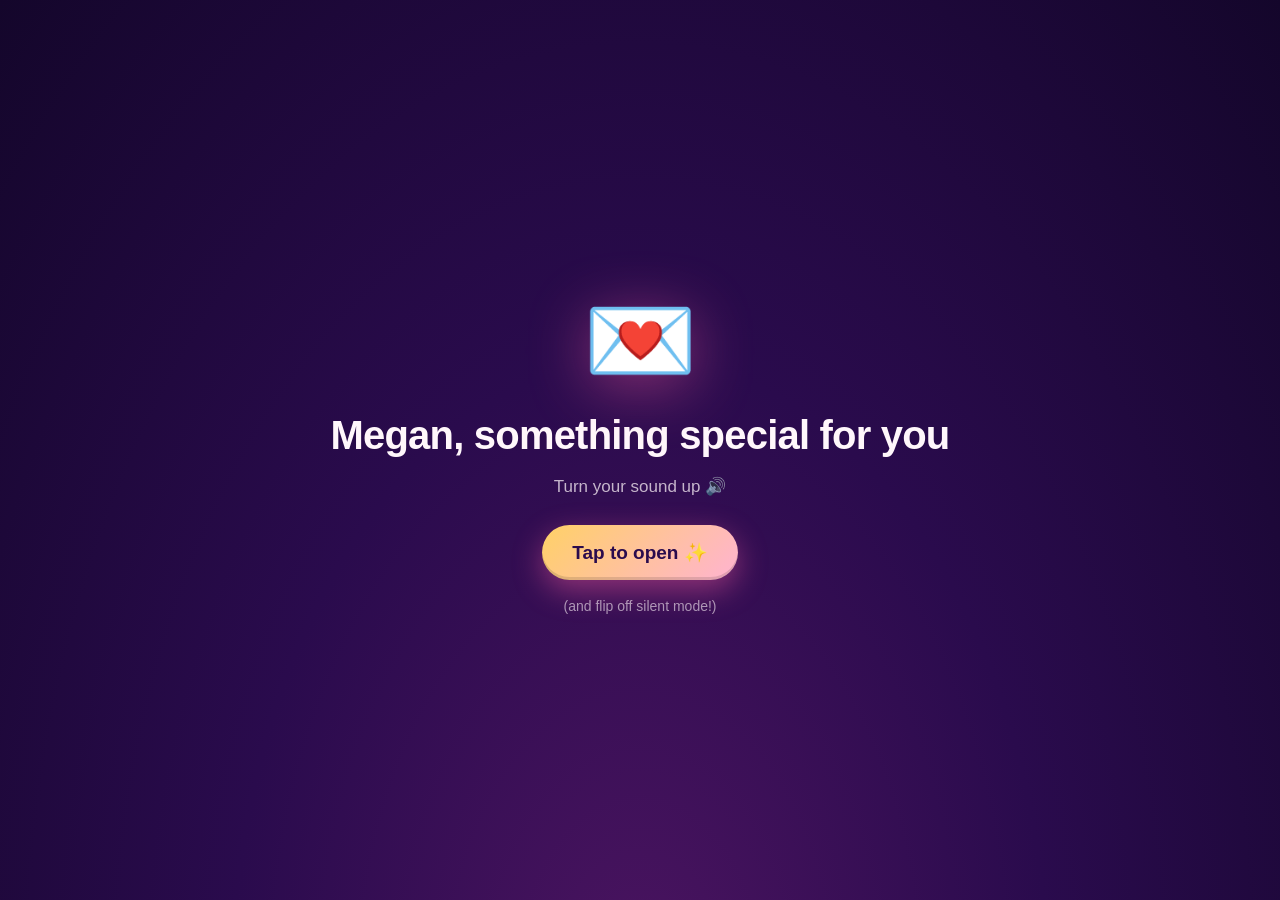
==== index.html @ 40d45a04 "Add birthday Cameo reveal page Tap-to-open intro, fireworks/emoji/confetti celebration with synthesi" ====
<!doctype html>
<html lang="en">
<head>
<meta charset="utf-8">
<meta name="viewport" content="width=device-width, initial-scale=1, viewport-fit=cover">
<meta name="theme-color" content="#14062b">
<meta name="robots" content="noindex">
<title>A Surprise For You 🎁</title>
<link rel="icon" href="data:image/svg+xml,<svg xmlns='http://www.w3.org/2000/svg' viewBox='0 0 100 100'><text y='.9em' font-size='90'>🎁</text></svg>">
<link rel="apple-touch-icon" href="data:image/svg+xml,<svg xmlns='http://www.w3.org/2000/svg' viewBox='0 0 100 100'><text y='.9em' font-size='90'>🎁</text></svg>">
<style>
  :root {
    --bg-1: #14062b;
    --bg-2: #2a0b4d;
    --bg-3: #4a1460;
    --gold: #ffd166;
    --pink: #ff5fa2;
    --text: #fff7fb;
    --muted: rgba(255, 247, 251, 0.72);
  }
  * { box-sizing: border-box; -webkit-tap-highlight-color: transparent; }
  html, body {
    margin: 0; height: 100%; overflow: hidden;
    background: radial-gradient(ellipse at 50% 110%, var(--bg-3) 0%, var(--bg-2) 45%, var(--bg-1) 100%);
    background-color: var(--bg-1);
    color: var(--text);
    font-family: -apple-system, BlinkMacSystemFont, "SF Pro Rounded", "Segoe UI", Roboto, "Helvetica Neue", Arial, sans-serif;
    -webkit-user-select: none; user-select: none;
    overscroll-behavior: none;
  }
  canvas { position: fixed; inset: 0; width: 100%; height: 100%; pointer-events: none; }
  #fx { z-index: 1; }
  #emoji { z-index: 3; }

  .screen {
    position: fixed; inset: 0; z-index: 2;
    display: flex; flex-direction: column; align-items: center; justify-content: center;
    padding: max(24px, env(safe-area-inset-top)) 20px max(24px, env(safe-area-inset-bottom));
    text-align: center;
    transition: opacity .8s ease, transform .8s ease;
  }
  .hidden { opacity: 0; pointer-events: none; }
  [hidden] { display: none !important; }

  /* ---------- Intro ---------- */
  #intro { z-index: 5; gap: 18px; }
  #intro .envelope { font-size: 92px; animation: wiggle 2.4s ease-in-out infinite; filter: drop-shadow(0 10px 30px rgba(255, 95, 162, .45)); }
  #intro h1 { margin: 0; font-size: clamp(26px, 7vw, 40px); font-weight: 800; letter-spacing: -0.02em; }
  #intro p { margin: 0; color: var(--muted); font-size: 17px; }
  .btn {
    appearance: none; border: 0; cursor: pointer;
    font: inherit; font-weight: 800; font-size: 19px; color: #2a0b4d;
    padding: 16px 30px; border-radius: 999px;
    background: linear-gradient(135deg, var(--gold), #ffb3d1);
    box-shadow: 0 10px 30px rgba(255, 95, 162, .45), inset 0 -3px 0 rgba(0,0,0,.12);
    transition: transform .15s ease;
  }
  .btn:active { transform: scale(.96); }
  #openBtn { margin-top: 10px; animation: pulse 1.6s ease-in-out infinite; }
  .sound-hint { font-size: 14px !important; opacity: .8; }

  /* ---------- Celebration title ---------- */
  #title {
    z-index: 2; pointer-events: none;
    justify-content: center;
    transition: transform 1.2s cubic-bezier(.2,.8,.2,1), opacity .8s ease;
  }
  #title.settled { transform: translateY(-31vh) scale(.62); }
  #title h2 {
    margin: 0; line-height: 1.02;
    font-size: clamp(48px, 15vw, 120px); font-weight: 900; letter-spacing: -0.03em;
  }
  #title h2 .line { display: block; white-space: nowrap; }
  #title h2 .ch {
    display: inline-block;
    background: linear-gradient(180deg, #fff 0%, var(--gold) 55%, #ff8fbf 100%);
    -webkit-background-clip: text; background-clip: text; color: transparent;
    filter: drop-shadow(0 4px 0 rgba(120, 20, 90, .55)) drop-shadow(0 0 22px rgba(255, 209, 102, .35));
    opacity: 0; transform: translateY(60px) scale(.3) rotate(-12deg);
  }
  #title.show h2 .ch { animation: popIn .7s cubic-bezier(.2, 1.6, .4, 1) forwards, bob 2.2s ease-in-out infinite; }
  #title .sub {
    margin-top: 14px; font-size: clamp(18px, 5vw, 26px); font-weight: 700; color: var(--muted);
    opacity: 0; transition: opacity 1s ease 1.6s;
  }
  #title.show .sub { opacity: 1; }

  /* ---------- Gift ---------- */
  #giftStage { z-index: 4; gap: 26px; padding-top: 22vh; }
  #giftStage .prompt { font-size: 20px; font-weight: 700; color: var(--text); margin: 0; animation: pulseText 1.8s ease-in-out infinite; }
  .gift {
    position: relative; width: 190px; height: 190px; cursor: pointer;
    animation: giftIn .9s cubic-bezier(.2, 1.5, .4, 1) both, giftBounce 1.4s ease-in-out .9s infinite;
    filter: drop-shadow(0 22px 30px rgba(0,0,0,.45));
  }
  .gift .box {
    position: absolute; left: 12px; right: 12px; bottom: 0; height: 120px; border-radius: 10px;
    background: linear-gradient(90deg, transparent 42%, var(--gold) 42%, var(--gold) 58%, transparent 58%),
                linear-gradient(160deg, #ff7eb6, #e2337f);
  }
  .gift .lid {
    position: absolute; left: 0; right: 0; top: 42px; height: 40px; border-radius: 10px;
    background: linear-gradient(90deg, transparent 42%, #ffe08f 42%, #ffe08f 58%, transparent 58%),
                linear-gradient(160deg, #ff9ac7, #ef4b92);
    box-shadow: 0 6px 0 rgba(120, 10, 60, .25);
    transform-origin: 50% 100%;
  }
  .gift .bow { position: absolute; left: 50%; top: -30px; width: 0; height: 0; }
  .gift .bow::before, .gift .bow::after {
    content: ""; position: absolute; top: 0; width: 46px; height: 34px;
    border: 9px solid var(--gold); border-radius: 50% 50% 50% 50% / 60% 60% 40% 40%;
  }
  .gift .bow::before { right: 2px; transform: rotate(-24deg); }
  .gift .bow::after  { left: 2px;  transform: rotate(24deg); }
  .gift .knot { position: absolute; left: 50%; top: 20px; width: 20px; height: 20px; margin-left: -10px; border-radius: 6px; background: #ffc53d; }
  .gift.opening { animation: shake .5s ease-in-out both; }
  .gift.open .lid { animation: lidOff .9s cubic-bezier(.3, .1, .3, 1) forwards; }
  .gift.open .box { animation: boxAway .9s ease .25s forwards; }

  /* ---------- Video ---------- */
  #videoStage { z-index: 4; gap: 18px; padding-top: max(18vh, 120px); }
  .video-card {
    position: relative; width: min(92vw, 420px);
    border-radius: 22px; overflow: hidden; background: #000;
    box-shadow: 0 0 0 3px rgba(255, 209, 102, .7), 0 25px 60px rgba(0,0,0,.55), 0 0 60px rgba(255, 95, 162, .35);
    transform: scale(.85); transition: transform .8s cubic-bezier(.2, 1.4, .4, 1);
  }
  #videoStage:not(.hidden) .video-card { transform: scale(1); }
  video { display: block; width: 100%; max-height: 64vh; background: #000; }
  .play-overlay {
    position: absolute; inset: 0; display: flex; flex-direction: column; align-items: center; justify-content: center; gap: 14px;
    border: 0; cursor: pointer; color: var(--text); font: inherit; font-weight: 800; font-size: 18px;
    background: radial-gradient(circle at 50% 45%, rgba(74, 20, 96, .55), rgba(20, 6, 43, .88));
  }
  .play-overlay .circle {
    width: 92px; height: 92px; border-radius: 50%;
    display: flex; align-items: center; justify-content: center;
    background: linear-gradient(135deg, var(--gold), var(--pink));
    box-shadow: 0 10px 30px rgba(255, 95, 162, .6);
    animation: pulse 1.6s ease-in-out infinite;
  }
  .play-overlay .circle::after {
    content: ""; margin-left: 8px;
    border-style: solid; border-width: 20px 0 20px 32px; border-color: transparent transparent transparent #fff;
  }
  #saveBtn { opacity: 0; transform: translateY(10px); transition: opacity .6s ease, transform .6s ease; }
  #saveBtn.show { opacity: 1; transform: none; }
  #saveBtn.nudge { animation: pulse 1.6s ease-in-out infinite; }
  .save-help { margin: 0; max-width: 340px; font-size: 14px; color: var(--muted); line-height: 1.4; }
  .error { color: #ffd1e3; font-size: 15px; max-width: 320px; padding: 24px; }

  /* ---------- Keyframes ---------- */
  @keyframes popIn { to { opacity: 1; transform: none; } }
  @keyframes bob { 0%, 100% { translate: 0 0; } 50% { translate: 0 -6px; } }
  @keyframes wiggle { 0%, 100% { transform: rotate(0); } 20% { transform: rotate(-10deg); } 40% { transform: rotate(8deg); } 60% { transform: rotate(-4deg); } 80% { transform: rotate(2deg); } }
  @keyframes pulse { 0%, 100% { transform: scale(1); } 50% { transform: scale(1.07); } }
  @keyframes pulseText { 0%, 100% { opacity: .75; } 50% { opacity: 1; } }
  @keyframes giftIn { from { opacity: 0; transform: scale(.2) rotate(-20deg); } to { opacity: 1; transform: none; } }
  @keyframes giftBounce { 0%, 100% { translate: 0 0; } 50% { translate: 0 -14px; } }
  @keyframes shake { 0%, 100% { rotate: 0deg; } 20% { rotate: -9deg; } 40% { rotate: 8deg; } 60% { rotate: -6deg; } 80% { rotate: 4deg; } }
  @keyframes lidOff { to { transform: translate(60px, -260px) rotate(50deg); opacity: 0; } }
  @keyframes boxAway { to { transform: scale(.4) translateY(40px); opacity: 0; } }

  @media (prefers-reduced-motion: reduce) {
    #title h2 .ch { animation-duration: .01s !important; }
  }
</style>
</head>
<body>

<canvas id="fx"></canvas>
<canvas id="emoji"></canvas>

<!-- 1. Tap to open (needed so the browser lets us play sound) -->
<section id="intro" class="screen">
  <div class="envelope">💌</div>
  <h1 id="introTitle">Something special for you</h1>
  <p>Turn your sound up 🔊</p>
  <button id="openBtn" class="btn" type="button">Tap to open ✨</button>
  <p class="sound-hint">(and flip off silent mode!)</p>
</section>

<!-- 2. The big reveal -->
<section id="title" class="screen hidden" aria-live="polite">
  <h2 id="titleText"></h2>
  <div class="sub" id="subText"></div>
</section>

<!-- 3. The present -->
<section id="giftStage" class="screen hidden">
  <button class="gift" id="gift" type="button" aria-label="Open your present" style="background:none;border:0;padding:0">
    <span class="box"></span>
    <span class="lid"><span class="bow"></span><span class="knot"></span></span>
  </button>
  <p class="prompt">Tap your present 🎁</p>
</section>

<!-- 4. The video -->
<section id="videoStage" class="screen hidden">
  <div class="video-card">
    <video id="video" playsinline webkit-playsinline preload="metadata"></video>
    <button class="play-overlay" id="playBtn" type="button" aria-label="Play your video">
      <span class="circle"></span>
      <span>Press play 💖</span>
    </button>
  </div>
  <button id="saveBtn" class="btn" type="button" hidden>Save video to my phone 📲</button>
  <p class="save-help" id="saveHelp" hidden></p>
</section>

<script>
/* ============================================================
   Edit these to personalize the page
   ============================================================ */
const CONFIG = {
  name: "Megan",
  subtitle: "October 27 🎂 Your day!",
  videoSrc: "video/cameo.mp4",          // put the Cameo file here
  downloadName: "Megan-Birthday-Cameo.mp4",
  celebrationSeconds: 8,                 // how long the big party lasts before the present shows up
};

/* ============================================================
   Setup
   ============================================================ */
const $ = (id) => document.getElementById(id);
const reduceMotion = matchMedia("(prefers-reduced-motion: reduce)").matches;

$("introTitle").textContent = `${CONFIG.name}, something special for you`;
$("subText").textContent = CONFIG.subtitle;
document.title = `Happy Birthday ${CONFIG.name}! 🎉`;

// Build the title one letter at a time so each letter can pop in
(function buildTitle() {
  const lines = ["Happy", "Birthday,", `${CONFIG.name}!`];
  const h2 = $("titleText");
  let i = 0;
  for (const text of lines) {
    const line = document.createElement("span");
    line.className = "line";
    for (const c of text) {
      const s = document.createElement("span");
      s.className = "ch";
      s.textContent = c;
      s.style.animationDelay = `${0.35 + i * 0.07}s, ${1.4 + i * 0.09}s`;
      line.appendChild(s);
      i++;
    }
    h2.appendChild(line);
  }
})();

/* ============================================================
   Canvas: fireworks (with trails) + emojis/confetti (no trails)
   ============================================================ */
const fx = $("fx"), fxCtx = fx.getContext("2d");
const em = $("emoji"), emCtx = em.getContext("2d");
let W = 0, H = 0, DPR = 1;
function resize() {
  DPR = Math.min(window.devicePixelRatio || 1, 2);
  W = innerWidth; H = innerHeight;
  for (const c of [fx, em]) { c.width = W * DPR; c.height = H * DPR; }
  fxCtx.setTransform(DPR, 0, 0, DPR, 0, 0);
  emCtx.setTransform(DPR, 0, 0, DPR, 0, 0);
}
addEventListener("resize", resize);
resize();

const rand = (a, b) => a + Math.random() * (b - a);
const pick = (arr) => arr[(Math.random() * arr.length) | 0];
const EMOJIS = ["🎉", "🎂", "🥳", "🎈", "🎁", "💖", "✨", "🍾", "🥂", "🌟", "💐", "🎊", "😘", "👑", "🦄", "🍰", "💃", "🪅"];
const CONFETTI = ["#ffd166", "#ff5fa2", "#7bdff2", "#b2f7ef", "#c77dff", "#ff9f1c", "#ffffff", "#80ffdb"];

const rockets = [], sparks = [], floaters = [];

function launchRocket(x) {
  rockets.push({
    x: x ?? rand(W * 0.12, W * 0.88), y: H + 10,
    vx: rand(-0.6, 0.6), vy: -rand(H * 0.0135, H * 0.0175) - 6,
    hue: rand(0, 360), targetY: rand(H * 0.12, H * 0.45),
  });
}
function explode(x, y, hue, big = false) {
  const n = big ? 140 : rand(70, 110);
  const kind = Math.random();
  for (let i = 0; i < n; i++) {
    const a = (i / n) * Math.PI * 2 + rand(-0.05, 0.05);
    const sp = kind < 0.3 ? rand(4.5, 5.2) : rand(1, big ? 8 : 6.5); // sometimes a perfect ring
    sparks.push({
      x, y, vx: Math.cos(a) * sp, vy: Math.sin(a) * sp,
      life: 1, decay: rand(0.008, 0.016),
      hue: kind > 0.75 ? rand(0, 360) : hue + rand(-15, 15),
      size: rand(1.4, 2.6), twinkle: Math.random() < 0.3,
    });
  }
  Sound.boom();
}
function throwEmoji(x, y, opts = {}) {
  floaters.push({
    kind: "emoji", ch: pick(EMOJIS),
    x, y, vx: opts.vx ?? rand(-5, 5), vy: opts.vy ?? -rand(12, 20),
    g: opts.g ?? 0.32, rot: rand(-0.5, 0.5), vr: rand(-0.12, 0.12),
    size: rand(30, 58), life: 1,
  });
}
function rainEmoji() {
  floaters.push({
    kind: "emoji", ch: pick(EMOJIS),
    x: rand(0, W), y: -50, vx: rand(-1, 1), vy: rand(2, 4), g: 0.03,
    rot: rand(-0.5, 0.5), vr: rand(-0.04, 0.04), size: rand(26, 46), life: 1,
  });
}
function confettiCannon(x, y, angle, count = 120, power = 22) {
  for (let i = 0; i < count; i++) {
    const a = angle + rand(-0.35, 0.35), sp = rand(power * 0.4, power);
    floaters.push({
      kind: "confetti", color: pick(CONFETTI),
      x, y, vx: Math.cos(a) * sp, vy: Math.sin(a) * sp, g: 0.28,
      rot: rand(0, 6), vr: rand(-0.3, 0.3), w: rand(6, 11), h: rand(10, 18),
      flip: rand(0, 6), life: 1,
    });
  }
}

let last = performance.now();
function frame(now) {
  const dt = Math.min((now - last) / 16.67, 3); // normalize to 60fps steps
  last = now;

  // Fireworks layer: fade previous frame for trails
  fxCtx.globalCompositeOperation = "destination-out";
  fxCtx.fillStyle = "rgba(0,0,0,0.22)";
  fxCtx.fillRect(0, 0, W, H);
  fxCtx.globalCompositeOperation = "lighter";

  for (let i = rockets.length - 1; i >= 0; i--) {
    const r = rockets[i];
    r.x += r.vx * dt; r.y += r.vy * dt; r.vy += 0.18 * dt;
    fxCtx.fillStyle = `hsl(${r.hue},100%,75%)`;
    fxCtx.beginPath(); fxCtx.arc(r.x, r.y, 2.4, 0, 7); fxCtx.fill();
    if (r.y <= r.targetY || r.vy >= -1) { explode(r.x, r.y, r.hue); rockets.splice(i, 1); }
  }
  for (let i = sparks.length - 1; i >= 0; i--) {
    const s = sparks[i];
    s.vx *= Math.pow(0.975, dt); s.vy = s.vy * Math.pow(0.975, dt) + 0.06 * dt;
    s.x += s.vx * dt; s.y += s.vy * dt; s.life -= s.decay * dt;
    if (s.life <= 0) { sparks.splice(i, 1); continue; }
    const a = s.twinkle ? s.life * (Math.random() < 0.5 ? 1 : 0.2) : s.life;
    fxCtx.fillStyle = `hsla(${s.hue},100%,${55 + s.life * 25}%,${a})`;
    fxCtx.beginPath(); fxCtx.arc(s.x, s.y, s.size, 0, 7); fxCtx.fill();
  }

  // Emoji + confetti layer: fully redrawn each frame
  emCtx.clearRect(0, 0, W, H);
  emCtx.textAlign = "center"; emCtx.textBaseline = "middle";
  for (let i = floaters.length - 1; i >= 0; i--) {
    const f = floaters[i];
    f.vy += f.g * dt;
    if (f.kind === "confetti") { f.vx *= Math.pow(0.97, dt); f.vy = Math.min(f.vy, 3.2); f.flip += 0.15 * dt; }
    f.x += f.vx * dt; f.y += f.vy * dt; f.rot += f.vr * dt;
    if (f.y > H + 80 || f.x < -100 || f.x > W + 100) { floaters.splice(i, 1); continue; }
    emCtx.save();
    emCtx.translate(f.x, f.y); emCtx.rotate(f.rot);
    if (f.kind === "emoji") {
      emCtx.font = `${f.size}px "Apple Color Emoji","Segoe UI Emoji","Noto Color Emoji",sans-serif`;
      emCtx.fillText(f.ch, 0, 0);
    } else {
      emCtx.scale(1, Math.cos(f.flip));
      emCtx.fillStyle = f.color;
      emCtx.fillRect(-f.w / 2, -f.h / 2, f.w, f.h);
    }
    emCtx.restore();
  }
  requestAnimationFrame(frame);
}
requestAnimationFrame(frame);

/* ============================================================
   Sound: everything is synthesized, no audio files needed
   ============================================================ */
const Sound = (() => {
  let ctx, master, lastBoom = 0;
  const note = (n) => 440 * Math.pow(2, (n - 69) / 12); // MIDI -> Hz

  function init() {
    if (ctx) return;
    // Lets sound play even when the iPhone ring/silent switch is on (Safari 16.4+)
    try { if (navigator.audioSession) navigator.audioSession.type = "playback"; } catch (e) {}
    const AC = window.AudioContext || window.webkitAudioContext;
    if (!AC) return;
    ctx = new AC();
    const comp = ctx.createDynamicsCompressor();
    comp.threshold.value = -14; comp.ratio.value = 6;
    master = ctx.createGain(); master.gain.value = 0.8;
    master.connect(comp).connect(ctx.destination);
    // iOS unlock: play one silent buffer inside the tap
    const b = ctx.createBufferSource(); b.buffer = ctx.createBuffer(1, 1, 22050); b.connect(master); b.start(0);
    ctx.resume();
  }

  // Brass-ish voice: detuned saws through an opening low-pass filter
  function brass(freq, t, dur, vol = 0.18) {
    const g = ctx.createGain(), f = ctx.createBiquadFilter();
    f.type = "lowpass"; f.Q.value = 2;
    f.frequency.setValueAtTime(freq * 1.5, t);
    f.frequency.linearRampToValueAtTime(freq * 6, t + 0.06);
    f.frequency.exponentialRampToValueAtTime(freq * 3, t + dur);
    g.gain.setValueAtTime(0.0001, t);
    g.gain.exponentialRampToValueAtTime(vol, t + 0.04);
    g.gain.setValueAtTime(vol * 0.85, t + Math.max(dur - 0.08, 0.05));
    g.gain.exponentialRampToValueAtTime(0.0001, t + dur + 0.12);
    f.connect(g).connect(master);
    for (const d of [-7, 0, 7]) {
      const o = ctx.createOscillator();
      o.type = "sawtooth"; o.frequency.value = freq; o.detune.value = d;
      // a little vibrato on longer notes
      if (dur > 0.5) {
        const l = ctx.createOscillator(), lg = ctx.createGain();
        l.frequency.value = 5.5; lg.gain.value = 9;
        l.connect(lg).connect(o.detune); l.start(t + 0.2); l.stop(t + dur + 0.2);
      }
      o.connect(f); o.start(t); o.stop(t + dur + 0.2);
    }
  }
  const chord = (notes, t, dur, vol) => notes.forEach((n) => brass(note(n), t, dur, vol));

  // Buzzy party-horn "BRAAAP" that bends up in pitch
  function partyHorn(t, base = 330, dur = 0.9) {
    const o = ctx.createOscillator(), o2 = ctx.createOscillator();
    const g = ctx.createGain(), f = ctx.createBiquadFilter();
    const lfo = ctx.createOscillator(), lg = ctx.createGain();
    o.type = "sawtooth"; o2.type = "square";
    o.frequency.setValueAtTime(base * 0.75, t);
    o.frequency.exponentialRampToValueAtTime(base, t + 0.12);
    o.frequency.setValueAtTime(base, t + dur * 0.7);
    o.frequency.exponentialRampToValueAtTime(base * 1.12, t + dur);
    o2.frequency.value = base * 0.5;
    lfo.frequency.value = 28; lg.gain.value = 12;
    lfo.connect(lg); lg.connect(o.frequency); lg.connect(o2.frequency);
    f.type = "bandpass"; f.frequency.value = base * 3; f.Q.value = 0.9;
    g.gain.setValueAtTime(0.0001, t);
    g.gain.exponentialRampToValueAtTime(0.22, t + 0.05);
    g.gain.setValueAtTime(0.2, t + dur - 0.1);
    g.gain.exponentialRampToValueAtTime(0.0001, t + dur);
    o.connect(f); o2.connect(f); f.connect(g).connect(master);
    for (const x of [o, o2, lfo]) { x.start(t); x.stop(t + dur + 0.05); }
  }

  let noiseBuf;
  function noise() {
    if (!noiseBuf) {
      noiseBuf = ctx.createBuffer(1, ctx.sampleRate * 1.5, ctx.sampleRate);
      const d = noiseBuf.getChannelData(0);
      for (let i = 0; i < d.length; i++) d[i] = Math.random() * 2 - 1;
    }
    const s = ctx.createBufferSource(); s.buffer = noiseBuf; return s;
  }

  // Firework boom: low thump + noise burst + little crackles
  function boom() {
    if (!ctx) return;
    const t = ctx.currentTime;
    if (t - lastBoom < 0.12) return; // don't stack too many
    lastBoom = t;
    const n = noise(), f = ctx.createBiquadFilter(), g = ctx.createGain();
    f.type = "lowpass"; f.frequency.setValueAtTime(rand(900, 1600), t); f.frequency.exponentialRampToValueAtTime(120, t + 1);
    g.gain.setValueAtTime(rand(0.35, 0.55), t); g.gain.exponentialRampToValueAtTime(0.0001, t + 1.1);
    n.connect(f).connect(g).connect(master); n.start(t); n.stop(t + 1.2);
    const o = ctx.createOscillator(), og = ctx.createGain();
    o.frequency.setValueAtTime(110, t); o.frequency.exponentialRampToValueAtTime(40, t + 0.3);
    og.gain.setValueAtTime(0.5, t); og.gain.exponentialRampToValueAtTime(0.0001, t + 0.35);
    o.connect(og).connect(master); o.start(t); o.stop(t + 0.4);
    for (let i = 0; i < 6; i++) {
      const ct = t + rand(0.25, 0.9), c = noise(), cf = ctx.createBiquadFilter(), cg = ctx.createGain();
      cf.type = "highpass"; cf.frequency.value = 3000;
      cg.gain.setValueAtTime(0.12, ct); cg.gain.exponentialRampToValueAtTime(0.0001, ct + 0.03);
      c.connect(cf).connect(cg).connect(master); c.start(ct, rand(0, 1)); c.stop(ct + 0.04);
    }
  }

  // Ta-ta-ta-TAAA fanfare, party horns, then Happy Birthday on brass
  function celebrate() {
    if (!ctx) return;
    const t0 = ctx.currentTime + 0.05;
    // Fanfare in C
    chord([67, 72, 76], t0, 0.16);
    chord([67, 72, 76], t0 + 0.2, 0.16);
    chord([67, 72, 76], t0 + 0.4, 0.16);
    chord([72, 76, 79, 84], t0 + 0.62, 1.3, 0.16);
    chord([48, 60], t0 + 0.62, 1.3, 0.14);
    // Horns blaring
    const h = t0 + 1.9;
    partyHorn(h, 330, 1.0); partyHorn(h + 0.05, 415, 1.0);
    partyHorn(h + 1.1, 370, 0.5); partyHorn(h + 1.65, 440, 0.9); partyHorn(h + 1.7, 294, 0.9);
    // Happy Birthday (3/4 time), with a simple bass
    const beat = 0.36;
    const song = [
      [67,.75],[67,.25],[69,1],[67,1],[72,1],[71,2],
      [67,.75],[67,.25],[69,1],[67,1],[74,1],[72,2],
      [67,.75],[67,.25],[79,1],[76,1],[72,1],[71,1],[69,2],
      [77,.75],[77,.25],[76,1],[72,1],[74,1],[72,3],
    ];
    const bass = [[48,3],[43,3],[43,3],[48,3],[48,3],[53,3],[48,3],[43,1.5],[48,3]];
    let t = h + 2.8;
    const start = t;
    for (const [n, d] of song) { brass(note(n), t, d * beat * 0.92, 0.16); t += d * beat; }
    t = start;
    for (const [n, d] of bass) { brass(note(n), t, d * beat * 0.9, 0.12); t += d * beat; }
    // Final horns at the end of the song
    const end = start + 26 * beat;
    partyHorn(end - 0.2, 392, 1.1); partyHorn(end - 0.15, 494, 1.1);
  }

  // Sparkly "ta-da" when the present opens
  function tada() {
    if (!ctx) return;
    const t = ctx.currentTime + 0.02;
    [72, 76, 79, 84, 88, 91].forEach((n, i) => {
      const o = ctx.createOscillator(), g = ctx.createGain();
      o.type = "triangle"; o.frequency.value = note(n);
      g.gain.setValueAtTime(0.0001, t + i * 0.06);
      g.gain.exponentialRampToValueAtTime(0.18, t + i * 0.06 + 0.02);
      g.gain.exponentialRampToValueAtTime(0.0001, t + i * 0.06 + 0.9);
      o.connect(g).connect(master); o.start(t + i * 0.06); o.stop(t + i * 0.06 + 1);
    });
    chord([60, 64, 67, 72], t + 0.35, 0.9, 0.12);
  }

  // Fade all the party noise out (e.g. when the video starts)
  function hush() {
    if (!ctx) return;
    master.gain.cancelScheduledValues(ctx.currentTime);
    master.gain.setTargetAtTime(0, ctx.currentTime, 0.15);
    setTimeout(() => ctx.suspend(), 1200);
  }

  return { init, celebrate, boom, tada, hush };
})();

/* ============================================================
   The show
   ============================================================ */
let ambient = null;

$("openBtn").addEventListener("click", () => {
  Sound.init();
  if (navigator.vibrate) navigator.vibrate([60, 40, 60]);
  $("intro").classList.add("hidden");
  setTimeout(startParty, 250);
}, { once: true });

function startParty() {
  Sound.celebrate();
  $("title").classList.remove("hidden");
  $("title").classList.add("show");

  // Opening barrage
  confettiCannon(0, H, -Math.PI / 3, reduceMotion ? 40 : 140);
  confettiCannon(W, H, -Math.PI * 2 / 3, reduceMotion ? 40 : 140);
  for (let i = 0; i < 5; i++) setTimeout(() => launchRocket(W * (0.15 + i * 0.175)), i * 120);

  const end = performance.now() + CONFIG.celebrationSeconds * 1000;
  const party = setInterval(() => {
    if (performance.now() > end) { clearInterval(party); return settle(); }
    if (Math.random() < 0.55) launchRocket();
    if (Math.random() < 0.6) for (let i = 0; i < 4; i++) throwEmoji(rand(0, W), H + 30);
    for (let i = 0; i < 2; i++) rainEmoji();
    if (Math.random() < 0.08) confettiCannon(rand(0, 1) < 0.5 ? 0 : W, H * 0.9, rand(0, 1) < 0.5 ? -1.1 : -2.0, 60, 18);
  }, 160);
}

function settle() {
  $("title").classList.add("settled");
  // Keep a gentle sprinkle going while she looks at the present
  ambient = setInterval(() => {
    if (Math.random() < 0.35) launchRocket();
    if (Math.random() < 0.5) rainEmoji();
  }, 900);
  setTimeout(() => $("giftStage").classList.remove("hidden"), 700);
}

$("gift").addEventListener("click", () => {
  const gift = $("gift");
  gift.classList.add("opening"); // replaces the bounce with a shake
  if (navigator.vibrate) navigator.vibrate(40);
  setTimeout(() => {
    gift.classList.add("open");
    Sound.tada();
    const r = gift.getBoundingClientRect();
    const cx = r.left + r.width / 2, cy = r.top + r.height / 2;
    confettiCannon(cx, cy, -Math.PI / 2, 160, 20);
    for (let i = 0; i < 14; i++) throwEmoji(cx, cy, { vx: rand(-7, 7), vy: -rand(8, 16) });
    explode(cx, cy - 80, rand(0, 360), true);
  }, 450);
  setTimeout(() => {
    $("giftStage").classList.add("hidden");
    loadVideo();
    $("videoStage").classList.remove("hidden");
  }, 1500);
}, { once: true });

/* ============================================================
   Video + saving to her phone
   ============================================================ */
const video = $("video");
let videoFile = null;     // the video as a File, ready to hand to the iOS share sheet
let fetching = null;

function loadVideo() {
  video.src = CONFIG.videoSrc;
  video.load();
}

video.addEventListener("error", () => {
  $("playBtn").outerHTML = `<div class="error">Hmm, the video didn't load 😅<br>Make sure it's saved at <b>${CONFIG.videoSrc}</b>.</div>`;
});

$("playBtn").addEventListener("click", () => {
  Sound.hush();
  clearInterval(ambient);
  $("title").classList.add("hidden"); // give the video the whole stage
  $("playBtn").remove();
  video.controls = true;
  video.play().catch(() => {});
  prefetchVideo();
});

video.addEventListener("play", () => {
  // Offer the save button once she's started watching; make it obvious when it ends
  $("saveBtn").hidden = false;
  requestAnimationFrame(() => $("saveBtn").classList.add("show"));
}, { once: true });

video.addEventListener("ended", () => {
  $("saveBtn").classList.add("nudge");
  // A little encore
  confettiCannon(0, H, -Math.PI / 3, 90);
  confettiCannon(W, H, -Math.PI * 2 / 3, 90);
  for (let i = 0; i < 3; i++) setTimeout(() => launchRocket(), i * 300);
});

// Download the file in the background while she watches so "Save" is instant.
// iOS only opens the share sheet right after a tap, so the file must already be ready.
function prefetchVideo() {
  if (fetching || !navigator.canShare) return;
  fetching = fetch(CONFIG.videoSrc)
    .then((r) => { if (!r.ok) throw new Error(r.status); return r.blob(); })
    .then((blob) => {
      const f = new File([blob], CONFIG.downloadName, { type: blob.type || "video/mp4" });
      if (navigator.canShare({ files: [f] })) videoFile = f;
    })
    .catch(() => {});
}

$("saveBtn").addEventListener("click", async () => {
  // Best path on iPhone: share sheet -> "Save Video" puts it straight into Photos
  if (videoFile) {
    try {
      await navigator.share({ files: [videoFile] });
      return;
    } catch (e) {
      if (e.name === "AbortError") return; // she closed the share sheet
    }
  }
  // Fallback: regular download (Safari saves to Files > Downloads)
  const a = document.createElement("a");
  a.href = CONFIG.videoSrc;
  a.download = CONFIG.downloadName;
  document.body.appendChild(a);
  a.click();
  a.remove();
  const help = $("saveHelp");
  help.hidden = false;
  help.textContent = fetching && !videoFile
    ? "Still getting it ready… if nothing popped up, give it a few seconds and tap again 💕"
    : "Check Files → Downloads. Open it there and tap Share → Save Video to put it in Photos 💕";
});
</script>
</body>
</html>
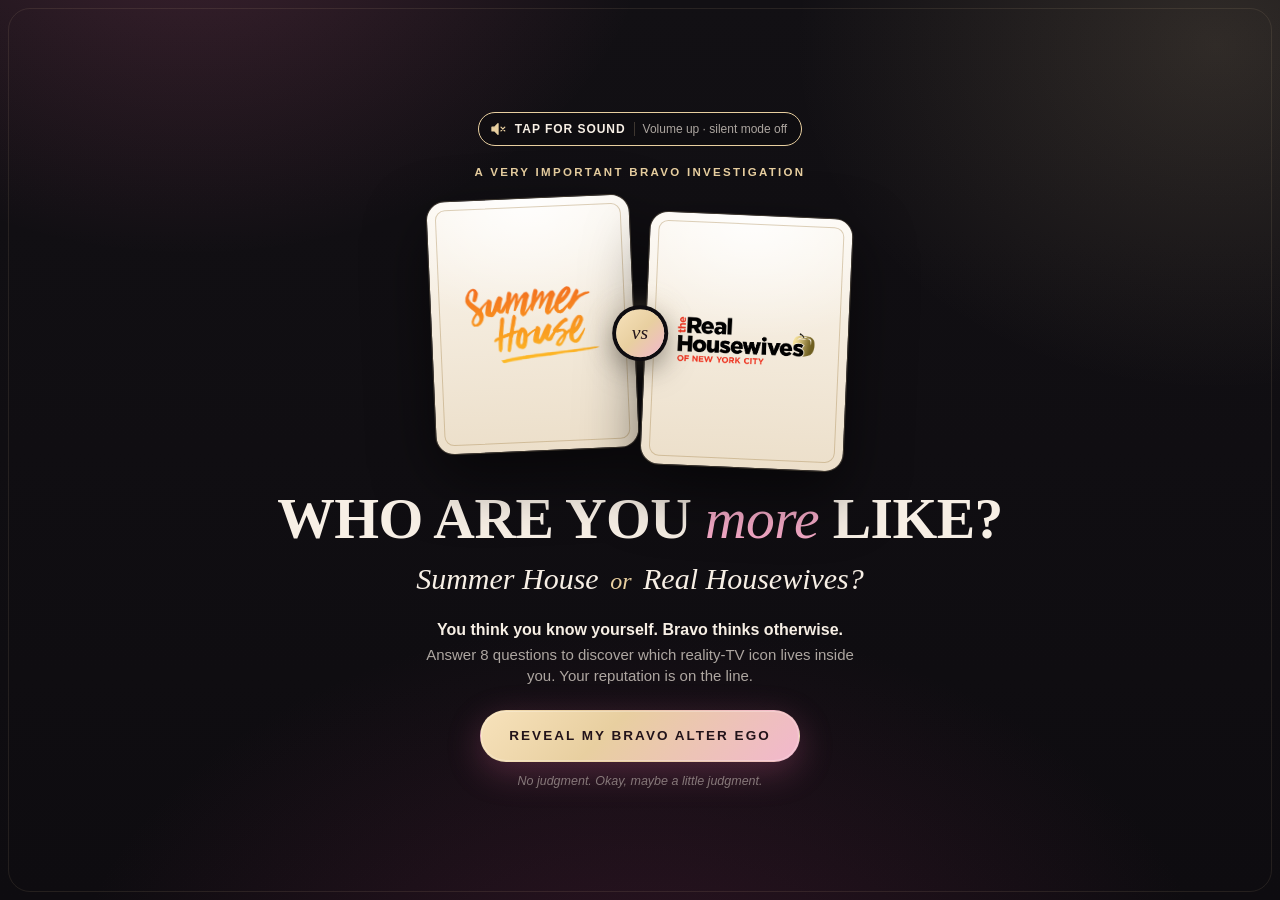
==== commit d762766f: "Serve the quiz at the site root, birthday reveal at /birthday/ The printed QR code points at the roo" ====
--- a/index.html
+++ b/index.html
@@ -3,678 +3,91 @@
 <head>
 <meta charset="utf-8">
 <meta name="viewport" content="width=device-width, initial-scale=1, viewport-fit=cover">
-<meta name="theme-color" content="#14062b">
+<meta name="theme-color" content="#0e0c10">
 <meta name="robots" content="noindex">
-<title>A Surprise For You 🎁</title>
-<link rel="icon" href="data:image/svg+xml,<svg xmlns='http://www.w3.org/2000/svg' viewBox='0 0 100 100'><text y='.9em' font-size='90'>🎁</text></svg>">
-<link rel="apple-touch-icon" href="data:image/svg+xml,<svg xmlns='http://www.w3.org/2000/svg' viewBox='0 0 100 100'><text y='.9em' font-size='90'>🎁</text></svg>">
-<style>
-  :root {
-    --bg-1: #14062b;
-    --bg-2: #2a0b4d;
-    --bg-3: #4a1460;
-    --gold: #ffd166;
-    --pink: #ff5fa2;
-    --text: #fff7fb;
-    --muted: rgba(255, 247, 251, 0.72);
-  }
-  * { box-sizing: border-box; -webkit-tap-highlight-color: transparent; }
-  html, body {
-    margin: 0; height: 100%; overflow: hidden;
-    background: radial-gradient(ellipse at 50% 110%, var(--bg-3) 0%, var(--bg-2) 45%, var(--bg-1) 100%);
-    background-color: var(--bg-1);
-    color: var(--text);
-    font-family: -apple-system, BlinkMacSystemFont, "SF Pro Rounded", "Segoe UI", Roboto, "Helvetica Neue", Arial, sans-serif;
-    -webkit-user-select: none; user-select: none;
-    overscroll-behavior: none;
-  }
-  canvas { position: fixed; inset: 0; width: 100%; height: 100%; pointer-events: none; }
-  #fx { z-index: 1; }
-  #emoji { z-index: 3; }
-
-  .screen {
-    position: fixed; inset: 0; z-index: 2;
-    display: flex; flex-direction: column; align-items: center; justify-content: center;
-    padding: max(24px, env(safe-area-inset-top)) 20px max(24px, env(safe-area-inset-bottom));
-    text-align: center;
-    transition: opacity .8s ease, transform .8s ease;
-  }
-  .hidden { opacity: 0; pointer-events: none; }
-  [hidden] { display: none !important; }
-
-  /* ---------- Intro ---------- */
-  #intro { z-index: 5; gap: 18px; }
-  #intro .envelope { font-size: 92px; animation: wiggle 2.4s ease-in-out infinite; filter: drop-shadow(0 10px 30px rgba(255, 95, 162, .45)); }
-  #intro h1 { margin: 0; font-size: clamp(26px, 7vw, 40px); font-weight: 800; letter-spacing: -0.02em; }
-  #intro p { margin: 0; color: var(--muted); font-size: 17px; }
-  .btn {
-    appearance: none; border: 0; cursor: pointer;
-    font: inherit; font-weight: 800; font-size: 19px; color: #2a0b4d;
-    padding: 16px 30px; border-radius: 999px;
-    background: linear-gradient(135deg, var(--gold), #ffb3d1);
-    box-shadow: 0 10px 30px rgba(255, 95, 162, .45), inset 0 -3px 0 rgba(0,0,0,.12);
-    transition: transform .15s ease;
-  }
-  .btn:active { transform: scale(.96); }
-  #openBtn { margin-top: 10px; animation: pulse 1.6s ease-in-out infinite; }
-  .sound-hint { font-size: 14px !important; opacity: .8; }
-
-  /* ---------- Celebration title ---------- */
-  #title {
-    z-index: 2; pointer-events: none;
-    justify-content: center;
-    transition: transform 1.2s cubic-bezier(.2,.8,.2,1), opacity .8s ease;
-  }
-  #title.settled { transform: translateY(-31vh) scale(.62); }
-  #title h2 {
-    margin: 0; line-height: 1.02;
-    font-size: clamp(48px, 15vw, 120px); font-weight: 900; letter-spacing: -0.03em;
-  }
-  #title h2 .line { display: block; white-space: nowrap; }
-  #title h2 .ch {
-    display: inline-block;
-    background: linear-gradient(180deg, #fff 0%, var(--gold) 55%, #ff8fbf 100%);
-    -webkit-background-clip: text; background-clip: text; color: transparent;
-    filter: drop-shadow(0 4px 0 rgba(120, 20, 90, .55)) drop-shadow(0 0 22px rgba(255, 209, 102, .35));
-    opacity: 0; transform: translateY(60px) scale(.3) rotate(-12deg);
-  }
-  #title.show h2 .ch { animation: popIn .7s cubic-bezier(.2, 1.6, .4, 1) forwards, bob 2.2s ease-in-out infinite; }
-  #title .sub {
-    margin-top: 14px; font-size: clamp(18px, 5vw, 26px); font-weight: 700; color: var(--muted);
-    opacity: 0; transition: opacity 1s ease 1.6s;
-  }
-  #title.show .sub { opacity: 1; }
-
-  /* ---------- Gift ---------- */
-  #giftStage { z-index: 4; gap: 26px; padding-top: 22vh; }
-  #giftStage .prompt { font-size: 20px; font-weight: 700; color: var(--text); margin: 0; animation: pulseText 1.8s ease-in-out infinite; }
-  .gift {
-    position: relative; width: 190px; height: 190px; cursor: pointer;
-    animation: giftIn .9s cubic-bezier(.2, 1.5, .4, 1) both, giftBounce 1.4s ease-in-out .9s infinite;
-    filter: drop-shadow(0 22px 30px rgba(0,0,0,.45));
-  }
-  .gift .box {
-    position: absolute; left: 12px; right: 12px; bottom: 0; height: 120px; border-radius: 10px;
-    background: linear-gradient(90deg, transparent 42%, var(--gold) 42%, var(--gold) 58%, transparent 58%),
-                linear-gradient(160deg, #ff7eb6, #e2337f);
-  }
-  .gift .lid {
-    position: absolute; left: 0; right: 0; top: 42px; height: 40px; border-radius: 10px;
-    background: linear-gradient(90deg, transparent 42%, #ffe08f 42%, #ffe08f 58%, transparent 58%),
-                linear-gradient(160deg, #ff9ac7, #ef4b92);
-    box-shadow: 0 6px 0 rgba(120, 10, 60, .25);
-    transform-origin: 50% 100%;
-  }
-  .gift .bow { position: absolute; left: 50%; top: -30px; width: 0; height: 0; }
-  .gift .bow::before, .gift .bow::after {
-    content: ""; position: absolute; top: 0; width: 46px; height: 34px;
-    border: 9px solid var(--gold); border-radius: 50% 50% 50% 50% / 60% 60% 40% 40%;
-  }
-  .gift .bow::before { right: 2px; transform: rotate(-24deg); }
-  .gift .bow::after  { left: 2px;  transform: rotate(24deg); }
-  .gift .knot { position: absolute; left: 50%; top: 20px; width: 20px; height: 20px; margin-left: -10px; border-radius: 6px; background: #ffc53d; }
-  .gift.opening { animation: shake .5s ease-in-out both; }
-  .gift.open .lid { animation: lidOff .9s cubic-bezier(.3, .1, .3, 1) forwards; }
-  .gift.open .box { animation: boxAway .9s ease .25s forwards; }
-
-  /* ---------- Video ---------- */
-  #videoStage { z-index: 4; gap: 18px; padding-top: max(18vh, 120px); }
-  .video-card {
-    position: relative; width: min(92vw, 420px);
-    border-radius: 22px; overflow: hidden; background: #000;
-    box-shadow: 0 0 0 3px rgba(255, 209, 102, .7), 0 25px 60px rgba(0,0,0,.55), 0 0 60px rgba(255, 95, 162, .35);
-    transform: scale(.85); transition: transform .8s cubic-bezier(.2, 1.4, .4, 1);
-  }
-  #videoStage:not(.hidden) .video-card { transform: scale(1); }
-  video { display: block; width: 100%; max-height: 64vh; background: #000; }
-  .play-overlay {
-    position: absolute; inset: 0; display: flex; flex-direction: column; align-items: center; justify-content: center; gap: 14px;
-    border: 0; cursor: pointer; color: var(--text); font: inherit; font-weight: 800; font-size: 18px;
-    background: radial-gradient(circle at 50% 45%, rgba(74, 20, 96, .55), rgba(20, 6, 43, .88));
-  }
-  .play-overlay .circle {
-    width: 92px; height: 92px; border-radius: 50%;
-    display: flex; align-items: center; justify-content: center;
-    background: linear-gradient(135deg, var(--gold), var(--pink));
-    box-shadow: 0 10px 30px rgba(255, 95, 162, .6);
-    animation: pulse 1.6s ease-in-out infinite;
-  }
-  .play-overlay .circle::after {
-    content: ""; margin-left: 8px;
-    border-style: solid; border-width: 20px 0 20px 32px; border-color: transparent transparent transparent #fff;
-  }
-  #saveBtn { opacity: 0; transform: translateY(10px); transition: opacity .6s ease, transform .6s ease; }
-  #saveBtn.show { opacity: 1; transform: none; }
-  #saveBtn.nudge { animation: pulse 1.6s ease-in-out infinite; }
-  .save-help { margin: 0; max-width: 340px; font-size: 14px; color: var(--muted); line-height: 1.4; }
-  .error { color: #ffd1e3; font-size: 15px; max-width: 320px; padding: 24px; }
-
-  /* ---------- Keyframes ---------- */
-  @keyframes popIn { to { opacity: 1; transform: none; } }
-  @keyframes bob { 0%, 100% { translate: 0 0; } 50% { translate: 0 -6px; } }
-  @keyframes wiggle { 0%, 100% { transform: rotate(0); } 20% { transform: rotate(-10deg); } 40% { transform: rotate(8deg); } 60% { transform: rotate(-4deg); } 80% { transform: rotate(2deg); } }
-  @keyframes pulse { 0%, 100% { transform: scale(1); } 50% { transform: scale(1.07); } }
-  @keyframes pulseText { 0%, 100% { opacity: .75; } 50% { opacity: 1; } }
-  @keyframes giftIn { from { opacity: 0; transform: scale(.2) rotate(-20deg); } to { opacity: 1; transform: none; } }
-  @keyframes giftBounce { 0%, 100% { translate: 0 0; } 50% { translate: 0 -14px; } }
-  @keyframes shake { 0%, 100% { rotate: 0deg; } 20% { rotate: -9deg; } 40% { rotate: 8deg; } 60% { rotate: -6deg; } 80% { rotate: 4deg; } }
-  @keyframes lidOff { to { transform: translate(60px, -260px) rotate(50deg); opacity: 0; } }
-  @keyframes boxAway { to { transform: scale(.4) translateY(40px); opacity: 0; } }
-
-  @media (prefers-reduced-motion: reduce) {
-    #title h2 .ch { animation-duration: .01s !important; }
-  }
-</style>
+<title>Who Are You More Like? A Bravo Investigation</title>
+<link rel="icon" href="data:image/svg+xml,<svg xmlns='http://www.w3.org/2000/svg' viewBox='0 0 100 100'><text y='.9em' font-size='90'>🍸</text></svg>">
+<link rel="stylesheet" href="quiz.css">
+<script type="module" src="app.js"></script>
 </head>
 <body>
 
-<canvas id="fx"></canvas>
-<canvas id="emoji"></canvas>
+<div class="backdrop" aria-hidden="true"></div>
+<canvas id="confetti" aria-hidden="true"></canvas>
+<button id="muteBtn" class="mute-btn" type="button" aria-pressed="false" aria-label="Mute music" hidden></button>
 
-<!-- 1. Tap to open (needed so the browser lets us play sound) -->
-<section id="intro" class="screen">
-  <div class="envelope">💌</div>
-  <h1 id="introTitle">Something special for you</h1>
-  <p>Turn your sound up 🔊</p>
-  <button id="openBtn" class="btn" type="button">Tap to open ✨</button>
-  <p class="sound-hint">(and flip off silent mode!)</p>
-</section>
+<main id="app">
 
-<!-- 2. The big reveal -->
-<section id="title" class="screen hidden" aria-live="polite">
-  <h2 id="titleText"></h2>
-  <div class="sub" id="subText"></div>
-</section>
+  <!-- 1. Introduction -->
+  <section id="intro" class="screen is-active" aria-labelledby="introTitle">
+    <button id="soundBanner" class="sound-banner" type="button" aria-pressed="false" hidden>
+      <span class="sound-banner__icon" id="soundIcon" aria-hidden="true"></span>
+      <span class="sound-banner__text" id="soundText">Tap for sound</span>
+      <span class="sound-banner__hint" id="soundHint">Volume up · silent mode off</span>
+    </button>
+    <p class="eyebrow">A Very Important Bravo Investigation</p>
+    <div class="stretch"><div class="duo duo--intro" id="introDuo"></div></div>
+    <h1 id="introTitle" class="display" tabindex="-1">Who are you <em>more</em> like?</h1>
+    <p class="subhead">Summer House <span class="or">or</span> Real Housewives?</p>
+    <p class="lede">You think you know yourself. Bravo thinks otherwise.</p>
+    <p class="body-copy">Answer 8 questions to discover which reality-TV icon lives inside you. Your reputation is on the line.</p>
+    <button id="startBtn" class="btn btn--primary" type="button">Reveal my Bravo alter ego</button>
+    <p class="fine-print">No judgment. Okay, maybe a little judgment.</p>
+  </section>
 
-<!-- 3. The present -->
-<section id="giftStage" class="screen hidden">
-  <button class="gift" id="gift" type="button" aria-label="Open your present" style="background:none;border:0;padding:0">
-    <span class="box"></span>
-    <span class="lid"><span class="bow"></span><span class="knot"></span></span>
-  </button>
-  <p class="prompt">Tap your present 🎁</p>
-</section>
+  <!-- 2. Quiz -->
+  <section id="quiz" class="screen" aria-labelledby="qText" hidden>
+    <div class="quiz-top">
+      <button id="backBtn" class="btn-back" type="button"><span aria-hidden="true">←</span> Back</button>
+      <p class="eyebrow eyebrow--count" id="qCount" aria-live="polite"></p>
+      <span class="quiz-top__spacer" aria-hidden="true"></span>
+    </div>
+    <div class="progress" id="progress" role="progressbar" aria-label="Quiz progress" aria-valuemin="0" aria-valuemax="8">
+      <span class="progress__fill" id="progressFill"></span>
+    </div>
+    <div class="qcard" id="qcard">
+      <p class="qcard__kicker" id="qKicker"></p>
+      <h2 class="qcard__text" id="qText" tabindex="-1"></h2>
+      <div class="answers" id="answers" role="group" aria-labelledby="qText"></div>
+    </div>
+    <div class="quiz-foot">
+      <button id="nextBtn" class="btn btn--ghost" type="button" hidden>Keep my answer <span aria-hidden="true">→</span></button>
+    </div>
+  </section>
 
-<!-- 4. The video -->
-<section id="videoStage" class="screen hidden">
-  <div class="video-card">
-    <video id="video" playsinline webkit-playsinline preload="metadata"></video>
-    <button class="play-overlay" id="playBtn" type="button" aria-label="Play your video">
-      <span class="circle"></span>
-      <span>Press play 💖</span>
-    </button>
-  </div>
-  <button id="saveBtn" class="btn" type="button" hidden>Save video to my phone 📲</button>
-  <p class="save-help" id="saveHelp" hidden></p>
-</section>
+  <!-- 2b. Dramatic pause -->
+  <section id="tally" class="screen" aria-labelledby="tallyTitle" hidden>
+    <p class="eyebrow">Please stand by</p>
+    <h2 id="tallyTitle" class="display display--sm" tabindex="-1">Calculating your Bravo alter ego<span class="dots" aria-hidden="true"><i>.</i><i>.</i><i>.</i></span></h2>
+    <p class="calc__status" id="calcStatus" aria-live="polite"></p>
+    <div class="calc__console" aria-hidden="true"><div class="calc__lines" id="calcLines"></div></div>
+    <div class="calc__meters" aria-hidden="true">
+      <div class="meter is-kyle"><span class="meter__label">Summer House energy</span><span class="meter__bar"><i id="meterA"></i></span><span class="meter__val" id="meterAVal"></span></div>
+      <div class="meter is-bethenny"><span class="meter__label">Housewife energy</span><span class="meter__bar"><i id="meterB"></i></span><span class="meter__val" id="meterBVal"></span></div>
+    </div>
+    <div class="calc__progress" id="calcProgress" role="progressbar" aria-label="Scoring progress" aria-valuemin="0" aria-valuemax="100" aria-valuenow="0"><span id="calcFill"></span></div>
+    <p class="calc__pct" id="calcPct" aria-hidden="true"></p>
+  </section>
 
-<script>
-/* ============================================================
-   Edit these to personalize the page
-   ============================================================ */
-const CONFIG = {
-  name: "Megan",
-  subtitle: "October 27 🎂 Your day!",
-  videoSrc: "video/cameo.mp4",          // put the Cameo file here
-  downloadName: "Megan-Birthday-Cameo.mp4",
-  celebrationSeconds: 8,                 // how long the big party lasts before the present shows up
-};
+  <!-- 3. Results (filled in by app.js) -->
+  <section id="result" class="screen reveal" aria-labelledby="resultTitle" hidden></section>
 
-/* ============================================================
-   Setup
-   ============================================================ */
-const $ = (id) => document.getElementById(id);
-const reduceMotion = matchMedia("(prefers-reduced-motion: reduce)").matches;
+  <!-- 3b. Teaser for the Cameos -->
+  <section id="verdict" class="screen" aria-labelledby="verdictTitle" hidden>
+    <div class="teaser">
+      <p class="eyebrow">Your verdict is in</p>
+      <h2 id="verdictTitle" tabindex="-1">Hear it from the professionals.</h2>
+      <p>Your Bravo alter ego has been identified. But we thought you deserved a second opinion.</p>
+      <button id="revealCameosBtn" class="btn btn--primary" type="button">Reveal your Cameo surprises</button>
+    </div>
+    <button id="verdictBackBtn" class="link-btn" type="button">← Back to my results</button>
+  </section>
 
-$("introTitle").textContent = `${CONFIG.name}, something special for you`;
-$("subText").textContent = CONFIG.subtitle;
-document.title = `Happy Birthday ${CONFIG.name}! 🎉`;
+  <!-- 4. Cameo finale (filled in by app.js) -->
+  <section id="cameos" class="screen" aria-labelledby="cameosTitle" hidden></section>
 
-// Build the title one letter at a time so each letter can pop in
-(function buildTitle() {
-  const lines = ["Happy", "Birthday,", `${CONFIG.name}!`];
-  const h2 = $("titleText");
-  let i = 0;
-  for (const text of lines) {
-    const line = document.createElement("span");
-    line.className = "line";
-    for (const c of text) {
-      const s = document.createElement("span");
-      s.className = "ch";
-      s.textContent = c;
-      s.style.animationDelay = `${0.35 + i * 0.07}s, ${1.4 + i * 0.09}s`;
-      line.appendChild(s);
-      i++;
-    }
-    h2.appendChild(line);
-  }
-})();
+</main>
 
-/* ============================================================
-   Canvas: fireworks (with trails) + emojis/confetti (no trails)
-   ============================================================ */
-const fx = $("fx"), fxCtx = fx.getContext("2d");
-const em = $("emoji"), emCtx = em.getContext("2d");
-let W = 0, H = 0, DPR = 1;
-function resize() {
-  DPR = Math.min(window.devicePixelRatio || 1, 2);
-  W = innerWidth; H = innerHeight;
-  for (const c of [fx, em]) { c.width = W * DPR; c.height = H * DPR; }
-  fxCtx.setTransform(DPR, 0, 0, DPR, 0, 0);
-  emCtx.setTransform(DPR, 0, 0, DPR, 0, 0);
-}
-addEventListener("resize", resize);
-resize();
-
-const rand = (a, b) => a + Math.random() * (b - a);
-const pick = (arr) => arr[(Math.random() * arr.length) | 0];
-const EMOJIS = ["🎉", "🎂", "🥳", "🎈", "🎁", "💖", "✨", "🍾", "🥂", "🌟", "💐", "🎊", "😘", "👑", "🦄", "🍰", "💃", "🪅"];
-const CONFETTI = ["#ffd166", "#ff5fa2", "#7bdff2", "#b2f7ef", "#c77dff", "#ff9f1c", "#ffffff", "#80ffdb"];
-
-const rockets = [], sparks = [], floaters = [];
-
-function launchRocket(x) {
-  rockets.push({
-    x: x ?? rand(W * 0.12, W * 0.88), y: H + 10,
-    vx: rand(-0.6, 0.6), vy: -rand(H * 0.0135, H * 0.0175) - 6,
-    hue: rand(0, 360), targetY: rand(H * 0.12, H * 0.45),
-  });
-}
-function explode(x, y, hue, big = false) {
-  const n = big ? 140 : rand(70, 110);
-  const kind = Math.random();
-  for (let i = 0; i < n; i++) {
-    const a = (i / n) * Math.PI * 2 + rand(-0.05, 0.05);
-    const sp = kind < 0.3 ? rand(4.5, 5.2) : rand(1, big ? 8 : 6.5); // sometimes a perfect ring
-    sparks.push({
-      x, y, vx: Math.cos(a) * sp, vy: Math.sin(a) * sp,
-      life: 1, decay: rand(0.008, 0.016),
-      hue: kind > 0.75 ? rand(0, 360) : hue + rand(-15, 15),
-      size: rand(1.4, 2.6), twinkle: Math.random() < 0.3,
-    });
-  }
-  Sound.boom();
-}
-function throwEmoji(x, y, opts = {}) {
-  floaters.push({
-    kind: "emoji", ch: pick(EMOJIS),
-    x, y, vx: opts.vx ?? rand(-5, 5), vy: opts.vy ?? -rand(12, 20),
-    g: opts.g ?? 0.32, rot: rand(-0.5, 0.5), vr: rand(-0.12, 0.12),
-    size: rand(30, 58), life: 1,
-  });
-}
-function rainEmoji() {
-  floaters.push({
-    kind: "emoji", ch: pick(EMOJIS),
-    x: rand(0, W), y: -50, vx: rand(-1, 1), vy: rand(2, 4), g: 0.03,
-    rot: rand(-0.5, 0.5), vr: rand(-0.04, 0.04), size: rand(26, 46), life: 1,
-  });
-}
-function confettiCannon(x, y, angle, count = 120, power = 22) {
-  for (let i = 0; i < count; i++) {
-    const a = angle + rand(-0.35, 0.35), sp = rand(power * 0.4, power);
-    floaters.push({
-      kind: "confetti", color: pick(CONFETTI),
-      x, y, vx: Math.cos(a) * sp, vy: Math.sin(a) * sp, g: 0.28,
-      rot: rand(0, 6), vr: rand(-0.3, 0.3), w: rand(6, 11), h: rand(10, 18),
-      flip: rand(0, 6), life: 1,
-    });
-  }
-}
-
-let last = performance.now();
-function frame(now) {
-  const dt = Math.min((now - last) / 16.67, 3); // normalize to 60fps steps
-  last = now;
-
-  // Fireworks layer: fade previous frame for trails
-  fxCtx.globalCompositeOperation = "destination-out";
-  fxCtx.fillStyle = "rgba(0,0,0,0.22)";
-  fxCtx.fillRect(0, 0, W, H);
-  fxCtx.globalCompositeOperation = "lighter";
-
-  for (let i = rockets.length - 1; i >= 0; i--) {
-    const r = rockets[i];
-    r.x += r.vx * dt; r.y += r.vy * dt; r.vy += 0.18 * dt;
-    fxCtx.fillStyle = `hsl(${r.hue},100%,75%)`;
-    fxCtx.beginPath(); fxCtx.arc(r.x, r.y, 2.4, 0, 7); fxCtx.fill();
-    if (r.y <= r.targetY || r.vy >= -1) { explode(r.x, r.y, r.hue); rockets.splice(i, 1); }
-  }
-  for (let i = sparks.length - 1; i >= 0; i--) {
-    const s = sparks[i];
-    s.vx *= Math.pow(0.975, dt); s.vy = s.vy * Math.pow(0.975, dt) + 0.06 * dt;
-    s.x += s.vx * dt; s.y += s.vy * dt; s.life -= s.decay * dt;
-    if (s.life <= 0) { sparks.splice(i, 1); continue; }
-    const a = s.twinkle ? s.life * (Math.random() < 0.5 ? 1 : 0.2) : s.life;
-    fxCtx.fillStyle = `hsla(${s.hue},100%,${55 + s.life * 25}%,${a})`;
-    fxCtx.beginPath(); fxCtx.arc(s.x, s.y, s.size, 0, 7); fxCtx.fill();
-  }
-
-  // Emoji + confetti layer: fully redrawn each frame
-  emCtx.clearRect(0, 0, W, H);
-  emCtx.textAlign = "center"; emCtx.textBaseline = "middle";
-  for (let i = floaters.length - 1; i >= 0; i--) {
-    const f = floaters[i];
-    f.vy += f.g * dt;
-    if (f.kind === "confetti") { f.vx *= Math.pow(0.97, dt); f.vy = Math.min(f.vy, 3.2); f.flip += 0.15 * dt; }
-    f.x += f.vx * dt; f.y += f.vy * dt; f.rot += f.vr * dt;
-    if (f.y > H + 80 || f.x < -100 || f.x > W + 100) { floaters.splice(i, 1); continue; }
-    emCtx.save();
-    emCtx.translate(f.x, f.y); emCtx.rotate(f.rot);
-    if (f.kind === "emoji") {
-      emCtx.font = `${f.size}px "Apple Color Emoji","Segoe UI Emoji","Noto Color Emoji",sans-serif`;
-      emCtx.fillText(f.ch, 0, 0);
-    } else {
-      emCtx.scale(1, Math.cos(f.flip));
-      emCtx.fillStyle = f.color;
-      emCtx.fillRect(-f.w / 2, -f.h / 2, f.w, f.h);
-    }
-    emCtx.restore();
-  }
-  requestAnimationFrame(frame);
-}
-requestAnimationFrame(frame);
-
-/* ============================================================
-   Sound: everything is synthesized, no audio files needed
-   ============================================================ */
-const Sound = (() => {
-  let ctx, master, lastBoom = 0;
-  const note = (n) => 440 * Math.pow(2, (n - 69) / 12); // MIDI -> Hz
-
-  function init() {
-    if (ctx) return;
-    // Lets sound play even when the iPhone ring/silent switch is on (Safari 16.4+)
-    try { if (navigator.audioSession) navigator.audioSession.type = "playback"; } catch (e) {}
-    const AC = window.AudioContext || window.webkitAudioContext;
-    if (!AC) return;
-    ctx = new AC();
-    const comp = ctx.createDynamicsCompressor();
-    comp.threshold.value = -14; comp.ratio.value = 6;
-    master = ctx.createGain(); master.gain.value = 0.8;
-    master.connect(comp).connect(ctx.destination);
-    // iOS unlock: play one silent buffer inside the tap
-    const b = ctx.createBufferSource(); b.buffer = ctx.createBuffer(1, 1, 22050); b.connect(master); b.start(0);
-    ctx.resume();
-  }
-
-  // Brass-ish voice: detuned saws through an opening low-pass filter
-  function brass(freq, t, dur, vol = 0.18) {
-    const g = ctx.createGain(), f = ctx.createBiquadFilter();
-    f.type = "lowpass"; f.Q.value = 2;
-    f.frequency.setValueAtTime(freq * 1.5, t);
-    f.frequency.linearRampToValueAtTime(freq * 6, t + 0.06);
-    f.frequency.exponentialRampToValueAtTime(freq * 3, t + dur);
-    g.gain.setValueAtTime(0.0001, t);
-    g.gain.exponentialRampToValueAtTime(vol, t + 0.04);
-    g.gain.setValueAtTime(vol * 0.85, t + Math.max(dur - 0.08, 0.05));
-    g.gain.exponentialRampToValueAtTime(0.0001, t + dur + 0.12);
-    f.connect(g).connect(master);
-    for (const d of [-7, 0, 7]) {
-      const o = ctx.createOscillator();
-      o.type = "sawtooth"; o.frequency.value = freq; o.detune.value = d;
-      // a little vibrato on longer notes
-      if (dur > 0.5) {
-        const l = ctx.createOscillator(), lg = ctx.createGain();
-        l.frequency.value = 5.5; lg.gain.value = 9;
-        l.connect(lg).connect(o.detune); l.start(t + 0.2); l.stop(t + dur + 0.2);
-      }
-      o.connect(f); o.start(t); o.stop(t + dur + 0.2);
-    }
-  }
-  const chord = (notes, t, dur, vol) => notes.forEach((n) => brass(note(n), t, dur, vol));
-
-  // Buzzy party-horn "BRAAAP" that bends up in pitch
-  function partyHorn(t, base = 330, dur = 0.9) {
-    const o = ctx.createOscillator(), o2 = ctx.createOscillator();
-    const g = ctx.createGain(), f = ctx.createBiquadFilter();
-    const lfo = ctx.createOscillator(), lg = ctx.createGain();
-    o.type = "sawtooth"; o2.type = "square";
-    o.frequency.setValueAtTime(base * 0.75, t);
-    o.frequency.exponentialRampToValueAtTime(base, t + 0.12);
-    o.frequency.setValueAtTime(base, t + dur * 0.7);
-    o.frequency.exponentialRampToValueAtTime(base * 1.12, t + dur);
-    o2.frequency.value = base * 0.5;
-    lfo.frequency.value = 28; lg.gain.value = 12;
-    lfo.connect(lg); lg.connect(o.frequency); lg.connect(o2.frequency);
-    f.type = "bandpass"; f.frequency.value = base * 3; f.Q.value = 0.9;
-    g.gain.setValueAtTime(0.0001, t);
-    g.gain.exponentialRampToValueAtTime(0.22, t + 0.05);
-    g.gain.setValueAtTime(0.2, t + dur - 0.1);
-    g.gain.exponentialRampToValueAtTime(0.0001, t + dur);
-    o.connect(f); o2.connect(f); f.connect(g).connect(master);
-    for (const x of [o, o2, lfo]) { x.start(t); x.stop(t + dur + 0.05); }
-  }
-
-  let noiseBuf;
-  function noise() {
-    if (!noiseBuf) {
-      noiseBuf = ctx.createBuffer(1, ctx.sampleRate * 1.5, ctx.sampleRate);
-      const d = noiseBuf.getChannelData(0);
-      for (let i = 0; i < d.length; i++) d[i] = Math.random() * 2 - 1;
-    }
-    const s = ctx.createBufferSource(); s.buffer = noiseBuf; return s;
-  }
-
-  // Firework boom: low thump + noise burst + little crackles
-  function boom() {
-    if (!ctx) return;
-    const t = ctx.currentTime;
-    if (t - lastBoom < 0.12) return; // don't stack too many
-    lastBoom = t;
-    const n = noise(), f = ctx.createBiquadFilter(), g = ctx.createGain();
-    f.type = "lowpass"; f.frequency.setValueAtTime(rand(900, 1600), t); f.frequency.exponentialRampToValueAtTime(120, t + 1);
-    g.gain.setValueAtTime(rand(0.35, 0.55), t); g.gain.exponentialRampToValueAtTime(0.0001, t + 1.1);
-    n.connect(f).connect(g).connect(master); n.start(t); n.stop(t + 1.2);
-    const o = ctx.createOscillator(), og = ctx.createGain();
-    o.frequency.setValueAtTime(110, t); o.frequency.exponentialRampToValueAtTime(40, t + 0.3);
-    og.gain.setValueAtTime(0.5, t); og.gain.exponentialRampToValueAtTime(0.0001, t + 0.35);
-    o.connect(og).connect(master); o.start(t); o.stop(t + 0.4);
-    for (let i = 0; i < 6; i++) {
-      const ct = t + rand(0.25, 0.9), c = noise(), cf = ctx.createBiquadFilter(), cg = ctx.createGain();
-      cf.type = "highpass"; cf.frequency.value = 3000;
-      cg.gain.setValueAtTime(0.12, ct); cg.gain.exponentialRampToValueAtTime(0.0001, ct + 0.03);
-      c.connect(cf).connect(cg).connect(master); c.start(ct, rand(0, 1)); c.stop(ct + 0.04);
-    }
-  }
-
-  // Ta-ta-ta-TAAA fanfare, party horns, then Happy Birthday on brass
-  function celebrate() {
-    if (!ctx) return;
-    const t0 = ctx.currentTime + 0.05;
-    // Fanfare in C
-    chord([67, 72, 76], t0, 0.16);
-    chord([67, 72, 76], t0 + 0.2, 0.16);
-    chord([67, 72, 76], t0 + 0.4, 0.16);
-    chord([72, 76, 79, 84], t0 + 0.62, 1.3, 0.16);
-    chord([48, 60], t0 + 0.62, 1.3, 0.14);
-    // Horns blaring
-    const h = t0 + 1.9;
-    partyHorn(h, 330, 1.0); partyHorn(h + 0.05, 415, 1.0);
-    partyHorn(h + 1.1, 370, 0.5); partyHorn(h + 1.65, 440, 0.9); partyHorn(h + 1.7, 294, 0.9);
-    // Happy Birthday (3/4 time), with a simple bass
-    const beat = 0.36;
-    const song = [
-      [67,.75],[67,.25],[69,1],[67,1],[72,1],[71,2],
-      [67,.75],[67,.25],[69,1],[67,1],[74,1],[72,2],
-      [67,.75],[67,.25],[79,1],[76,1],[72,1],[71,1],[69,2],
-      [77,.75],[77,.25],[76,1],[72,1],[74,1],[72,3],
-    ];
-    const bass = [[48,3],[43,3],[43,3],[48,3],[48,3],[53,3],[48,3],[43,1.5],[48,3]];
-    let t = h + 2.8;
-    const start = t;
-    for (const [n, d] of song) { brass(note(n), t, d * beat * 0.92, 0.16); t += d * beat; }
-    t = start;
-    for (const [n, d] of bass) { brass(note(n), t, d * beat * 0.9, 0.12); t += d * beat; }
-    // Final horns at the end of the song
-    const end = start + 26 * beat;
-    partyHorn(end - 0.2, 392, 1.1); partyHorn(end - 0.15, 494, 1.1);
-  }
-
-  // Sparkly "ta-da" when the present opens
-  function tada() {
-    if (!ctx) return;
-    const t = ctx.currentTime + 0.02;
-    [72, 76, 79, 84, 88, 91].forEach((n, i) => {
-      const o = ctx.createOscillator(), g = ctx.createGain();
-      o.type = "triangle"; o.frequency.value = note(n);
-      g.gain.setValueAtTime(0.0001, t + i * 0.06);
-      g.gain.exponentialRampToValueAtTime(0.18, t + i * 0.06 + 0.02);
-      g.gain.exponentialRampToValueAtTime(0.0001, t + i * 0.06 + 0.9);
-      o.connect(g).connect(master); o.start(t + i * 0.06); o.stop(t + i * 0.06 + 1);
-    });
-    chord([60, 64, 67, 72], t + 0.35, 0.9, 0.12);
-  }
-
-  // Fade all the party noise out (e.g. when the video starts)
-  function hush() {
-    if (!ctx) return;
-    master.gain.cancelScheduledValues(ctx.currentTime);
-    master.gain.setTargetAtTime(0, ctx.currentTime, 0.15);
-    setTimeout(() => ctx.suspend(), 1200);
-  }
-
-  return { init, celebrate, boom, tada, hush };
-})();
-
-/* ============================================================
-   The show
-   ============================================================ */
-let ambient = null;
-
-$("openBtn").addEventListener("click", () => {
-  Sound.init();
-  if (navigator.vibrate) navigator.vibrate([60, 40, 60]);
-  $("intro").classList.add("hidden");
-  setTimeout(startParty, 250);
-}, { once: true });
-
-function startParty() {
-  Sound.celebrate();
-  $("title").classList.remove("hidden");
-  $("title").classList.add("show");
-
-  // Opening barrage
-  confettiCannon(0, H, -Math.PI / 3, reduceMotion ? 40 : 140);
-  confettiCannon(W, H, -Math.PI * 2 / 3, reduceMotion ? 40 : 140);
-  for (let i = 0; i < 5; i++) setTimeout(() => launchRocket(W * (0.15 + i * 0.175)), i * 120);
-
-  const end = performance.now() + CONFIG.celebrationSeconds * 1000;
-  const party = setInterval(() => {
-    if (performance.now() > end) { clearInterval(party); return settle(); }
-    if (Math.random() < 0.55) launchRocket();
-    if (Math.random() < 0.6) for (let i = 0; i < 4; i++) throwEmoji(rand(0, W), H + 30);
-    for (let i = 0; i < 2; i++) rainEmoji();
-    if (Math.random() < 0.08) confettiCannon(rand(0, 1) < 0.5 ? 0 : W, H * 0.9, rand(0, 1) < 0.5 ? -1.1 : -2.0, 60, 18);
-  }, 160);
-}
-
-function settle() {
-  $("title").classList.add("settled");
-  // Keep a gentle sprinkle going while she looks at the present
-  ambient = setInterval(() => {
-    if (Math.random() < 0.35) launchRocket();
-    if (Math.random() < 0.5) rainEmoji();
-  }, 900);
-  setTimeout(() => $("giftStage").classList.remove("hidden"), 700);
-}
-
-$("gift").addEventListener("click", () => {
-  const gift = $("gift");
-  gift.classList.add("opening"); // replaces the bounce with a shake
-  if (navigator.vibrate) navigator.vibrate(40);
-  setTimeout(() => {
-    gift.classList.add("open");
-    Sound.tada();
-    const r = gift.getBoundingClientRect();
-    const cx = r.left + r.width / 2, cy = r.top + r.height / 2;
-    confettiCannon(cx, cy, -Math.PI / 2, 160, 20);
-    for (let i = 0; i < 14; i++) throwEmoji(cx, cy, { vx: rand(-7, 7), vy: -rand(8, 16) });
-    explode(cx, cy - 80, rand(0, 360), true);
-  }, 450);
-  setTimeout(() => {
-    $("giftStage").classList.add("hidden");
-    loadVideo();
-    $("videoStage").classList.remove("hidden");
-  }, 1500);
-}, { once: true });
-
-/* ============================================================
-   Video + saving to her phone
-   ============================================================ */
-const video = $("video");
-let videoFile = null;     // the video as a File, ready to hand to the iOS share sheet
-let fetching = null;
-
-function loadVideo() {
-  video.src = CONFIG.videoSrc;
-  video.load();
-}
-
-video.addEventListener("error", () => {
-  $("playBtn").outerHTML = `<div class="error">Hmm, the video didn't load 😅<br>Make sure it's saved at <b>${CONFIG.videoSrc}</b>.</div>`;
-});
-
-$("playBtn").addEventListener("click", () => {
-  Sound.hush();
-  clearInterval(ambient);
-  $("title").classList.add("hidden"); // give the video the whole stage
-  $("playBtn").remove();
-  video.controls = true;
-  video.play().catch(() => {});
-  prefetchVideo();
-});
-
-video.addEventListener("play", () => {
-  // Offer the save button once she's started watching; make it obvious when it ends
-  $("saveBtn").hidden = false;
-  requestAnimationFrame(() => $("saveBtn").classList.add("show"));
-}, { once: true });
-
-video.addEventListener("ended", () => {
-  $("saveBtn").classList.add("nudge");
-  // A little encore
-  confettiCannon(0, H, -Math.PI / 3, 90);
-  confettiCannon(W, H, -Math.PI * 2 / 3, 90);
-  for (let i = 0; i < 3; i++) setTimeout(() => launchRocket(), i * 300);
-});
-
-// Download the file in the background while she watches so "Save" is instant.
-// iOS only opens the share sheet right after a tap, so the file must already be ready.
-function prefetchVideo() {
-  if (fetching || !navigator.canShare) return;
-  fetching = fetch(CONFIG.videoSrc)
-    .then((r) => { if (!r.ok) throw new Error(r.status); return r.blob(); })
-    .then((blob) => {
-      const f = new File([blob], CONFIG.downloadName, { type: blob.type || "video/mp4" });
-      if (navigator.canShare({ files: [f] })) videoFile = f;
-    })
-    .catch(() => {});
-}
-
-$("saveBtn").addEventListener("click", async () => {
-  // Best path on iPhone: share sheet -> "Save Video" puts it straight into Photos
-  if (videoFile) {
-    try {
-      await navigator.share({ files: [videoFile] });
-      return;
-    } catch (e) {
-      if (e.name === "AbortError") return; // she closed the share sheet
-    }
-  }
-  // Fallback: regular download (Safari saves to Files > Downloads)
-  const a = document.createElement("a");
-  a.href = CONFIG.videoSrc;
-  a.download = CONFIG.downloadName;
-  document.body.appendChild(a);
-  a.click();
-  a.remove();
-  const help = $("saveHelp");
-  help.hidden = false;
-  help.textContent = fetching && !videoFile
-    ? "Still getting it ready… if nothing popped up, give it a few seconds and tap again 💕"
-    : "Check Files → Downloads. Open it there and tap Share → Save Video to put it in Photos 💕";
-});
-</script>
+<noscript><p class="noscript">This quiz needs JavaScript turned on. Bravo would never.</p></noscript>
 </body>
 </html>
--- a/quiz.css
+++ b/quiz.css
@@ -0,0 +1,584 @@
+/* ============================================================
+   Bravo reunion special x luxury editorial
+   Every screen is sized to fit the visible phone screen: text keeps
+   its size, and the images (".stretch" areas) shrink to the space left.
+   ============================================================ */
+:root {
+  --ink: #0e0c10;
+  --charcoal: #18151b;
+  --panel: rgba(255, 248, 240, 0.045);
+  --panel-strong: rgba(255, 248, 240, 0.08);
+  --line: rgba(232, 207, 160, 0.22);
+  --line-strong: rgba(232, 207, 160, 0.55);
+  --cream: #f7efe5;
+  --muted: rgba(247, 239, 229, 0.68);
+  --faint: rgba(247, 239, 229, 0.45);
+  --champagne: #e8cfa0;
+  --gold: #c9a45c;
+  --pink: #f4a9c6;
+  --rose: #e2679a;
+
+  /* Per-person accents */
+  --kyle: #f39abd;
+  --kyle-deep: #b8406f;
+  --bethenny: #e8cfa0;
+  --bethenny-deep: #9c7a3c;
+
+  --serif: "Didot", "Bodoni 72", "Bodoni MT", "Playfair Display", "Hoefler Text", "Times New Roman", serif;
+  --sans: -apple-system, BlinkMacSystemFont, "SF Pro Text", "Segoe UI", Roboto, "Helvetica Neue", Arial, sans-serif;
+
+  --radius: 18px;
+  --ease: cubic-bezier(.2, .8, .2, 1);
+  --gutter: 20px;
+  --screen-h: 100vh;
+}
+@supports (height: 100svh) { :root { --screen-h: 100svh; } } /* visible height with Safari's toolbars showing */
+
+* { box-sizing: border-box; -webkit-tap-highlight-color: transparent; }
+html { background: var(--ink); }
+body {
+  margin: 0;
+  min-height: var(--screen-h);
+  background: var(--ink);
+  color: var(--cream);
+  font-family: var(--sans);
+  font-size: 16px;
+  line-height: 1.45;
+  -webkit-font-smoothing: antialiased;
+  overflow-x: hidden;
+}
+[hidden] { display: none !important; }
+img, video { max-width: 100%; }
+button { font: inherit; color: inherit; }
+
+/* Spotlight glows + a faint reunion-stage frame */
+.backdrop {
+  position: fixed; inset: 0; z-index: 0; pointer-events: none;
+  background:
+    radial-gradient(60vmax 45vmax at 15% -10%, rgba(226, 103, 154, 0.20), transparent 60%),
+    radial-gradient(55vmax 45vmax at 95% 5%, rgba(232, 207, 160, 0.14), transparent 60%),
+    radial-gradient(70vmax 50vmax at 50% 115%, rgba(120, 40, 80, 0.30), transparent 65%),
+    linear-gradient(180deg, #121014 0%, var(--ink) 100%);
+}
+.backdrop::after {
+  content: ""; position: absolute; inset: 8px;
+  border: 1px solid rgba(232, 207, 160, 0.10); border-radius: 22px;
+}
+#confetti { position: fixed; inset: 0; width: 100%; height: 100%; z-index: 5; pointer-events: none; }
+
+#app {
+  position: relative; z-index: 1;
+  width: 100%; max-width: 820px; margin: 0 auto;
+  padding: 0 var(--gutter);
+  overflow-x: hidden; overflow-x: clip; /* glows and tilted portraits never cause sideways scroll */
+}
+
+/* ---------- Screens ---------- */
+.screen {
+  min-height: var(--screen-h);
+  padding: max(18px, env(safe-area-inset-top)) 0 max(16px, env(safe-area-inset-bottom));
+  display: flex; flex-direction: column; align-items: center; justify-content: center;
+  text-align: center;
+}
+.screen.is-entering { animation: screenIn .7s var(--ease) both; }
+@keyframes screenIn { from { opacity: 0; transform: translateY(14px); } to { opacity: 1; transform: none; } }
+
+/* Flexible image area: takes whatever height is left over, within limits */
+.stretch {
+  flex: 1 1 0; width: 100%;
+  min-height: 110px; max-height: 300px;
+  container-type: size;
+  display: flex; align-items: center; justify-content: center;
+}
+
+/* ---------- Type ---------- */
+.eyebrow {
+  margin: 0 0 12px;
+  font-size: 11.5px; font-weight: 600; letter-spacing: 0.2em; text-transform: uppercase;
+  color: var(--champagne);
+}
+.display {
+  margin: 0;
+  font-family: var(--serif); font-weight: 700;
+  font-size: clamp(32px, min(10vw, 6.4svh), 72px); line-height: 0.98; letter-spacing: -0.01em;
+  text-transform: uppercase; text-wrap: balance;
+}
+.display em { font-style: italic; text-transform: lowercase; color: var(--pink); font-weight: 400; }
+.display--sm { font-size: clamp(26px, min(7.5vw, 5svh), 46px); line-height: 1.1; text-transform: none; }
+.display:focus, h2:focus { outline: none; }
+.subhead {
+  margin: 10px 0 0;
+  font-family: var(--serif); font-style: italic; font-size: clamp(19px, min(5.4vw, 3.4svh), 30px); color: var(--cream);
+}
+.subhead .or { color: var(--champagne); font-size: 0.8em; margin: 0 4px; }
+.lede { margin: clamp(10px, 2svh, 22px) 0 4px; font-weight: 600; font-size: 16px; line-height: 1.35; }
+.body-copy { margin: 0 auto; max-width: 30em; color: var(--muted); font-size: 15px; line-height: 1.4; }
+.fine-print { margin: 10px 0 0; font-size: 12.5px; color: var(--faint); font-style: italic; }
+
+/* ---------- Buttons ---------- */
+.btn {
+  appearance: none; cursor: pointer;
+  display: inline-flex; align-items: center; justify-content: center; gap: 10px;
+  min-height: 52px; padding: 14px 28px; margin-top: clamp(14px, 2.6svh, 28px);
+  border-radius: 999px; border: 1px solid transparent; flex: none;
+  font-weight: 700; font-size: 13.5px; letter-spacing: 0.15em; text-transform: uppercase;
+  text-decoration: none;
+  transition: transform .2s var(--ease), box-shadow .25s ease, background-color .25s ease, border-color .25s ease;
+}
+.btn--primary {
+  color: #22131a;
+  background: linear-gradient(135deg, #f7e2bb 0%, var(--champagne) 40%, #f2b7cd 100%);
+  box-shadow: 0 10px 34px rgba(226, 103, 154, 0.28), 0 0 0 1px rgba(255, 255, 255, 0.25) inset;
+}
+.btn--primary:hover { transform: translateY(-2px); box-shadow: 0 16px 44px rgba(226, 103, 154, 0.42), 0 0 0 1px rgba(255, 255, 255, 0.35) inset; }
+.btn--ghost { color: var(--cream); background: transparent; border-color: var(--line-strong); }
+.btn--ghost:hover { background: var(--panel-strong); border-color: var(--champagne); }
+.btn:active { transform: scale(0.97); }
+.btn:focus-visible, .btn-back:focus-visible, .answer:focus-visible, .link-btn:focus-visible, .pager__dot:focus-visible {
+  outline: 2px solid var(--champagne); outline-offset: 4px;
+}
+.btn-back {
+  appearance: none; cursor: pointer; background: none; border: 0; padding: 10px 6px;
+  color: var(--muted); font-size: 13px; letter-spacing: 0.08em; text-transform: uppercase; font-weight: 600;
+  border-radius: 8px; transition: color .2s ease;
+}
+.btn-back:hover { color: var(--cream); }
+.btn-back[aria-hidden="true"] { visibility: hidden; }
+.link-btn {
+  appearance: none; cursor: pointer; background: none; border: 0; margin-top: 8px; padding: 8px;
+  color: var(--muted); font-size: 14px; text-decoration: underline; text-underline-offset: 4px; border-radius: 6px;
+}
+.link-btn:hover { color: var(--cream); }
+
+/* ---------- Portraits (image with monogram fallback) ---------- */
+.portrait {
+  position: relative; margin: 0; flex: none;
+  width: 100%; aspect-ratio: 4 / 5;
+  border-radius: var(--radius); overflow: hidden;
+  background: var(--charcoal);
+  box-shadow: 0 0 0 1px var(--line), 0 24px 60px rgba(0, 0, 0, 0.55);
+  isolation: isolate;
+}
+.portrait__fallback {
+  position: absolute; inset: 0;
+  display: flex; flex-direction: column; align-items: center; justify-content: center; gap: 6px;
+  background:
+    radial-gradient(120% 80% at 50% 0%, var(--accent-glow), transparent 70%),
+    linear-gradient(180deg, #1d191f, #121014);
+}
+.portrait__fallback::before {
+  content: ""; position: absolute; inset: 8px;
+  border: 1px solid var(--accent-line); border-radius: calc(var(--radius) - 8px);
+}
+.portrait__mono {
+  font-family: var(--serif); font-style: italic; font-weight: 400;
+  font-size: 64px; line-height: 1; color: var(--accent);
+  text-shadow: 0 0 30px var(--accent-glow);
+}
+.portrait__img {
+  position: absolute; inset: 0; width: 100%; height: 100%;
+  object-fit: cover; object-position: var(--pos, 50% 25%);
+  opacity: 0; transition: opacity .6s ease;
+}
+.portrait__img.is-loaded { opacity: 1; }
+.portrait::after { /* legibility gradient behind the caption */
+  content: ""; position: absolute; inset: 45% 0 0; z-index: 1;
+  background: linear-gradient(180deg, transparent, rgba(14, 12, 16, 0.92));
+}
+.portrait__caption {
+  position: absolute; left: 0; right: 0; bottom: 0; z-index: 2;
+  padding: 10px 8px; text-align: center;
+}
+.portrait__name { display: block; font-family: var(--serif); font-size: 20px; font-weight: 700; line-height: 1.15; }
+.portrait__show { display: block; margin-top: 2px; font-size: 10px; letter-spacing: 0.16em; text-transform: uppercase; color: var(--accent); }
+
+/* Inside a .stretch area, size everything off the available height (cqh) */
+.stretch .portrait { width: auto; height: 96cqh; max-width: 100cqw; }
+.stretch .portrait__mono { font-size: clamp(30px, 20cqh, 88px); }
+.stretch .portrait__name { font-size: clamp(13px, 6.6cqh, 24px); }
+.stretch .portrait__show { font-size: clamp(8.5px, 3.3cqh, 11px); }
+
+.is-kyle { --accent: var(--kyle); --accent-deep: var(--kyle-deep); --accent-glow: rgba(243, 154, 189, 0.30); --accent-line: rgba(243, 154, 189, 0.30); }
+.is-bethenny { --accent: var(--bethenny); --accent-deep: var(--bethenny-deep); --accent-glow: rgba(232, 207, 160, 0.26); --accent-line: rgba(232, 207, 160, 0.30); }
+
+/* Show logo cards (intro) */
+.show-card::after { display: none; }
+.show-card__wordmark { padding: 12px 10px; gap: 2px; }
+.wordmark__main {
+  font-family: var(--serif); font-style: italic; font-weight: 400;
+  font-size: clamp(18px, min(12cqh, 8.6cqw), 44px); line-height: 1; color: var(--accent);
+  text-shadow: 0 0 28px var(--accent-glow); text-wrap: balance;
+}
+.wordmark__minor {
+  font-size: clamp(8.5px, min(3.6cqh, 2.6cqw), 12px); font-weight: 600; letter-spacing: 0.2em; text-transform: uppercase;
+  color: var(--cream); opacity: 0.85; margin: 5px 0;
+}
+.show-card__logo {
+  position: absolute; inset: 12% 15%; width: 70%; height: 76%;
+  object-fit: contain; opacity: 0; transition: opacity .6s ease;
+  filter: drop-shadow(0 6px 24px rgba(0, 0, 0, 0.5));
+}
+.show-card__logo.is-loaded { opacity: 1; }
+.show-card.has-logo .show-card__wordmark > * { visibility: hidden; } /* keep the card background, drop the text */
+.show-card.is-plate-light .show-card__wordmark {
+  background:
+    radial-gradient(120% 70% at 50% 0%, rgba(255, 255, 255, 0.9), transparent 70%),
+    linear-gradient(180deg, #fbf6ee, #ecdfca);
+}
+.show-card.is-plate-light .show-card__wordmark::before { border-color: rgba(156, 122, 60, 0.35); }
+.show-card.is-plate-light .show-card__logo { filter: none; }
+
+/* Side-by-side pair with a "vs" medallion */
+.duo { position: relative; display: flex; align-items: center; justify-content: center; gap: 12px; height: 100cqh; width: 100%; }
+.duo .portrait { height: 90cqh; max-width: calc(50cqw - 8px); }
+.duo .portrait:first-child { transform: rotate(-2.5deg) translateY(-3cqh); }
+.duo .portrait:last-child { transform: rotate(2.5deg) translateY(3cqh); }
+.duo__vs {
+  position: absolute; left: 50%; top: 50%; z-index: 3; transform: translate(-50%, -50%);
+  width: clamp(38px, 17cqh, 54px); height: clamp(38px, 17cqh, 54px); border-radius: 50%;
+  display: flex; align-items: center; justify-content: center;
+  font-family: var(--serif); font-style: italic; font-size: clamp(16px, 7cqh, 22px); color: #22131a;
+  background: linear-gradient(135deg, #f7e2bb, var(--champagne) 50%, #f2b7cd);
+  box-shadow: 0 0 0 4px var(--ink), 0 10px 30px rgba(0, 0, 0, 0.5), 0 0 30px rgba(232, 207, 160, 0.35);
+}
+.duo--intro .portrait { animation: floatIn 1s var(--ease) both; }
+.duo--intro .portrait:last-child { animation-delay: .12s; }
+@keyframes floatIn { from { opacity: 0; translate: 0 24px; } to { opacity: 1; translate: 0 0; } }
+
+/* ---------- Intro ---------- */
+#intro .stretch { min-height: 140px; max-height: 280px; margin-bottom: clamp(10px, 2svh, 22px); }
+
+/* ---------- Quiz ---------- */
+#quiz { justify-content: flex-start; }
+.quiz-top { width: 100%; display: grid; grid-template-columns: 84px 1fr 84px; align-items: center; }
+.quiz-top .btn-back { justify-self: start; }
+.eyebrow--count { margin: 0; }
+.progress {
+  width: 100%; height: 4px; margin: 10px 0 0; flex: none;
+  border-radius: 999px; background: rgba(247, 239, 229, 0.10); overflow: hidden;
+}
+.progress__fill {
+  display: block; height: 100%; width: 0;
+  background: linear-gradient(90deg, var(--rose), var(--champagne));
+  box-shadow: 0 0 14px rgba(232, 207, 160, 0.6);
+  transition: width .5s var(--ease);
+}
+.qcard { width: 100%; flex: 1 0 auto; display: flex; flex-direction: column; justify-content: center; padding: clamp(14px, 3svh, 40px) 0 0; }
+.qcard.is-leaving { animation: qOut .22s ease both; }
+.qcard.is-entering { animation: qIn .45s var(--ease) both; }
+.qcard.is-leaving.is-back { animation-name: qOutBack; }
+.qcard.is-entering.is-back { animation-name: qInBack; }
+@keyframes qOut { to { opacity: 0; transform: translateX(-28px); } }
+@keyframes qIn { from { opacity: 0; transform: translateX(28px); } to { opacity: 1; transform: none; } }
+@keyframes qOutBack { to { opacity: 0; transform: translateX(28px); } }
+@keyframes qInBack { from { opacity: 0; transform: translateX(-28px); } to { opacity: 1; transform: none; } }
+.qcard__kicker { margin: 0 0 8px; font-family: var(--serif); font-style: italic; color: var(--pink); font-size: 17px; }
+.qcard__text {
+  margin: 0 auto; max-width: 18em;
+  font-family: var(--serif); font-weight: 700; font-size: clamp(25px, min(7.4vw, 4.6svh), 48px); line-height: 1.08; text-wrap: balance;
+}
+.qcard__text:focus { outline: none; }
+.answers { display: grid; gap: 12px; margin-top: clamp(16px, 3.2svh, 40px); text-align: left; }
+@media (min-width: 720px) { .answers { grid-template-columns: 1fr 1fr; gap: 18px; } }
+
+.answer {
+  appearance: none; cursor: pointer; position: relative;
+  display: grid; grid-template-columns: auto 1fr; align-items: start; gap: 14px;
+  width: 100%; padding: clamp(14px, 2.4svh, 22px) 16px clamp(14px, 2.4svh, 22px) 14px;
+  text-align: left; border-radius: var(--radius);
+  background: var(--panel); border: 1px solid var(--line);
+  transition: transform .2s var(--ease), background-color .2s ease, border-color .2s ease, box-shadow .25s ease;
+}
+.answer:hover { background: var(--panel-strong); border-color: var(--line-strong); transform: translateY(-2px); }
+.answer:active { transform: scale(0.985); }
+.answer__letter {
+  flex: none; width: 32px; height: 32px; border-radius: 50%;
+  display: inline-flex; align-items: center; justify-content: center;
+  font-family: var(--serif); font-style: italic; font-size: 17px; color: var(--champagne);
+  border: 1px solid var(--line-strong);
+  transition: background-color .2s ease, color .2s ease;
+}
+.answer__text { font-size: 16px; line-height: 1.4; padding-top: 4px; }
+.answer__tag {
+  position: absolute; top: -11px; right: 16px;
+  display: none; align-items: center; gap: 6px;
+  padding: 3px 10px; border-radius: 999px;
+  font-size: 10.5px; font-weight: 700; letter-spacing: 0.16em; text-transform: uppercase;
+  color: #22131a; background: var(--champagne);
+}
+.answer[aria-pressed="true"] {
+  background: linear-gradient(135deg, rgba(232, 207, 160, 0.16), rgba(226, 103, 154, 0.12));
+  border-color: var(--champagne);
+  box-shadow: 0 0 0 1px var(--champagne), 0 12px 34px rgba(232, 207, 160, 0.16);
+}
+.answer[aria-pressed="true"] .answer__letter { background: var(--champagne); color: #22131a; border-color: var(--champagne); }
+.answer[aria-pressed="true"] .answer__tag { display: inline-flex; }
+.answers.is-locked .answer { pointer-events: none; }
+
+.quiz-foot { flex: none; min-height: 66px; display: flex; justify-content: center; align-items: flex-end; }
+.quiz-foot .btn { margin-top: 12px; min-height: 48px; padding: 12px 24px; }
+
+/* ---------- Tally ---------- */
+.dots i { font-style: normal; animation: blink 1.2s infinite; }
+.dots i:nth-child(2) { animation-delay: .2s; }
+.dots i:nth-child(3) { animation-delay: .4s; }
+@keyframes blink { 0%, 100% { opacity: .2; } 50% { opacity: 1; } }
+
+/* "Very complicated math" scoring screen */
+#tally .display--sm { font-size: clamp(24px, min(7vw, 4.2svh), 42px); }
+.calc__status {
+  flex: none; min-height: 2.8em; margin: 10px auto 0; max-width: 22em;
+  font-family: var(--serif); font-style: italic; font-size: clamp(16px, min(4.6vw, 2.8svh), 22px); line-height: 1.3; color: var(--pink);
+}
+.calc__status.is-swapping { animation: statusIn .35s var(--ease) both; }
+@keyframes statusIn { from { opacity: 0; transform: translateY(6px); } to { opacity: 1; transform: none; } }
+.calc__console {
+  flex: 1 1 0; min-height: 120px; max-height: 280px; width: 100%; margin-top: 12px;
+  border-radius: 14px; border: 1px solid var(--line); background: rgba(0, 0, 0, 0.35);
+  box-shadow: inset 0 0 40px rgba(226, 103, 154, 0.08);
+  overflow: hidden; position: relative;
+  -webkit-mask-image: linear-gradient(180deg, transparent 0, #000 30%, #000 100%);
+  mask-image: linear-gradient(180deg, transparent 0, #000 30%, #000 100%);
+}
+.calc__lines {
+  position: absolute; left: 0; right: 0; bottom: 0; padding: 10px 12px;
+  display: flex; flex-direction: column; gap: 2px; text-align: left;
+  font-family: ui-monospace, "SF Mono", Menlo, Consolas, monospace; font-size: 11.5px; line-height: 1.45;
+  color: rgba(247, 239, 229, 0.62); white-space: nowrap;
+}
+.calc__lines .is-ok { color: var(--champagne); }
+.calc__lines .is-hot { color: var(--pink); }
+.calc__lines span:last-child::after { content: "▍"; margin-left: 2px; color: var(--champagne); animation: blink 0.8s steps(1) infinite; }
+.calc__meters { flex: none; width: 100%; margin-top: 12px; display: grid; gap: 8px; }
+.meter { display: grid; grid-template-columns: 9.5em 1fr 3.4em; align-items: center; gap: 10px; text-align: left; }
+.meter__label { font-size: 10.5px; font-weight: 700; letter-spacing: 0.12em; text-transform: uppercase; color: var(--accent); white-space: nowrap; }
+.meter__bar { height: 8px; border-radius: 999px; background: rgba(247, 239, 229, 0.08); overflow: hidden; }
+.meter__bar i { display: block; height: 100%; width: 50%; border-radius: inherit; background: linear-gradient(90deg, var(--accent-deep), var(--accent)); transition: width .25s ease; }
+.meter__val { font-family: ui-monospace, "SF Mono", Menlo, monospace; font-size: 12px; text-align: right; color: var(--cream); }
+.calc__progress { flex: none; width: 100%; height: 6px; margin-top: 14px; border-radius: 999px; background: rgba(247, 239, 229, 0.10); overflow: hidden; }
+.calc__progress span { display: block; height: 100%; width: 0; background: linear-gradient(90deg, var(--rose), var(--champagne)); box-shadow: 0 0 14px rgba(232, 207, 160, 0.6); transition: width .2s linear; }
+.calc__pct { flex: none; margin: 8px 0 0; font-family: ui-monospace, "SF Mono", Menlo, monospace; font-size: 12px; letter-spacing: 0.08em; color: var(--champagne); }
+
+/* Sound banner (top of the intro) */
+.sound-banner {
+  appearance: none; cursor: pointer; flex: none;
+  display: inline-flex; align-items: center; gap: 8px;
+  margin: 0 0 clamp(10px, 2svh, 18px); padding: 7px 14px 7px 10px;
+  border-radius: 999px; border: 1px solid var(--line-strong);
+  background: rgba(14, 12, 16, 0.6); color: var(--cream);
+  font-size: 13px; line-height: 1.2;
+  transition: background-color .2s ease, border-color .2s ease, transform .2s ease;
+}
+.sound-banner:hover { background: var(--panel-strong); border-color: var(--champagne); }
+.sound-banner:active { transform: scale(0.97); }
+.sound-banner:focus-visible { outline: 2px solid var(--champagne); outline-offset: 3px; }
+.sound-banner__icon { display: inline-flex; color: var(--champagne); }
+.sound-banner__icon svg { width: 18px; height: 18px; }
+.sound-banner__text { font-weight: 700; letter-spacing: 0.08em; text-transform: uppercase; font-size: 12px; }
+.sound-banner__hint { color: var(--muted); font-size: 12px; padding-left: 8px; border-left: 1px solid var(--line); }
+.sound-banner.is-waiting { border-color: var(--champagne); box-shadow: 0 0 0 0 rgba(232, 207, 160, 0.5); animation: soundPing 2s ease-out infinite; }
+.sound-banner.is-on { border-color: var(--pink); }
+.sound-banner.is-on .sound-banner__icon { color: var(--pink); }
+@media (max-width: 359px) { .sound-banner__hint { display: none; } }
+@keyframes soundPing { 0% { box-shadow: 0 0 0 0 rgba(232, 207, 160, 0.45); } 70%, 100% { box-shadow: 0 0 0 12px rgba(232, 207, 160, 0); } }
+
+/* Music on/off */
+.mute-btn {
+  position: fixed; z-index: 6; top: max(14px, env(safe-area-inset-top)); right: 14px;
+  width: 40px; height: 40px; border-radius: 50%; padding: 0; cursor: pointer;
+  display: flex; align-items: center; justify-content: center;
+  color: var(--champagne); background: rgba(14, 12, 16, 0.7); border: 1px solid var(--line-strong);
+  -webkit-backdrop-filter: blur(6px); backdrop-filter: blur(6px);
+  transition: background-color .2s ease, transform .2s ease;
+}
+.mute-btn:hover { background: rgba(40, 32, 40, 0.9); }
+.mute-btn:active { transform: scale(0.94); }
+.mute-btn:focus-visible { outline: 2px solid var(--champagne); outline-offset: 3px; }
+.mute-btn svg { width: 20px; height: 20px; }
+
+/* ---------- Result ---------- */
+.reveal > * { animation: rise .8s var(--ease) both; }
+.reveal > *:nth-child(1) { animation-delay: .05s; }
+.reveal > *:nth-child(2) { animation-delay: .25s; animation-name: spotlight; animation-duration: 1.2s; }
+.reveal > *:nth-child(3) { animation-delay: .8s; }
+.reveal > *:nth-child(4) { animation-delay: 1.05s; }
+.reveal > *:nth-child(5) { animation-delay: 1.3s; }
+.reveal > *:nth-child(6) { animation-delay: 1.5s; }
+.reveal > *:nth-child(n+7) { animation-delay: 1.8s; }
+@keyframes rise { from { opacity: 0; transform: translateY(18px); } to { opacity: 1; transform: none; } }
+@keyframes spotlight { from { opacity: 0; transform: scale(.88); filter: brightness(2.2) blur(6px); } to { opacity: 1; transform: none; filter: none; } }
+
+#result.reveal { justify-content: center; }
+#result .eyebrow { margin-bottom: 8px; }
+.result__stage { position: relative; min-height: 108px; max-height: 260px; }
+.result__stage::before { /* spotlight halo */
+  content: ""; position: absolute; inset: -10% 10%; z-index: -1;
+  background: radial-gradient(closest-side, var(--halo, rgba(232, 207, 160, 0.30)), transparent);
+}
+.result__title { margin-top: clamp(8px, 1.6svh, 18px); font-size: clamp(28px, min(8.6vw, 5svh), 62px); }
+.result__title .line { display: block; }
+.result__title .line--small { font-size: 0.5em; letter-spacing: 0.06em; color: var(--champagne); margin-bottom: 4px; }
+.result__title .line--name { color: var(--name-color, var(--cream)); }
+.result__subtitle { margin: 6px 0 0; font-family: var(--serif); font-style: italic; font-size: clamp(17px, min(4.8vw, 3svh), 27px); color: var(--muted); line-height: 1.2; }
+
+.scorecard {
+  flex: none; width: 100%; max-width: 520px; margin: clamp(10px, 1.8svh, 22px) auto 0; padding: 10px 14px 10px;
+  border-radius: 14px; background: var(--panel); border: 1px solid var(--line);
+}
+.scorecard .eyebrow { margin: 0 0 8px; font-size: 10.5px; }
+.split {
+  display: flex; height: 10px; border-radius: 999px; overflow: hidden;
+  background: rgba(247, 239, 229, 0.08);
+}
+.split__seg { width: 0; transition: width 1.4s var(--ease) .3s; }
+.split__seg--kyle { background: linear-gradient(90deg, var(--kyle-deep), var(--kyle)); }
+.split__seg--bethenny { background: linear-gradient(90deg, var(--bethenny), var(--bethenny-deep)); }
+.tally { display: flex; justify-content: space-between; align-items: baseline; gap: 12px; margin: 8px 0 0; }
+.tally div { display: flex; align-items: baseline; gap: 8px; }
+.tally dt { font-size: 11px; letter-spacing: 0.14em; text-transform: uppercase; font-weight: 700; }
+.tally .is-kyle dt { color: var(--kyle); }
+.tally .is-bethenny dt { color: var(--bethenny); }
+.tally dd { margin: 0; font-family: var(--serif); font-size: 17px; font-weight: 700; white-space: nowrap; }
+
+.result__desc { flex: none; max-width: 32em; margin: clamp(10px, 1.8svh, 22px) auto 0; font-size: 15px; line-height: 1.42; color: var(--cream); }
+.traits {
+  flex: none; list-style: none; margin: 8px auto 0; padding: 0; max-width: 34em;
+  font-size: 13px; line-height: 1.45; color: var(--muted);
+}
+.traits li { display: inline; }
+.traits li + li::before { content: "  ✦  "; color: var(--champagne); white-space: pre; }
+.diagnosis { flex: none; margin: 10px auto 0; font-family: var(--serif); font-style: italic; font-size: 16.5px; line-height: 1.3; color: var(--muted); max-width: 26em; }
+.diagnosis strong { color: var(--champagne); font-weight: 700; }
+#result .btn { margin-top: clamp(12px, 2.2svh, 26px); }
+
+/* ---------- Verdict teaser ---------- */
+.teaser {
+  width: 100%; padding: clamp(28px, 6svh, 56px) 22px clamp(24px, 5svh, 44px);
+  border-radius: 24px; position: relative; overflow: hidden;
+  background:
+    radial-gradient(120% 90% at 50% 0%, rgba(226, 103, 154, 0.18), transparent 60%),
+    linear-gradient(180deg, rgba(255, 248, 240, 0.06), rgba(255, 248, 240, 0.02));
+  border: 1px solid var(--line-strong);
+  box-shadow: 0 0 60px rgba(232, 207, 160, 0.08);
+}
+.teaser h2 { margin: 0; font-family: var(--serif); font-weight: 700; font-size: clamp(32px, min(9.4vw, 6svh), 56px); line-height: 1.02; text-transform: uppercase; text-wrap: balance; }
+.teaser p:not(.eyebrow) { margin: 16px auto 0; max-width: 26em; color: var(--muted); font-size: 16px; }
+.teaser .btn { margin-top: 26px; }
+
+/* ---------- Cameo finale ---------- */
+#cameos { justify-content: flex-start; }
+.cameos__head { flex: none; }
+.cameos__head .eyebrow { margin-bottom: 4px; }
+.cameos__head h2 { margin: 2px 0 0; font-family: var(--serif); font-weight: 700; font-size: clamp(24px, min(7vw, 4.2svh), 50px); line-height: 1.04; text-transform: uppercase; text-wrap: balance; }
+
+/* Cards: side-swipe carousel on phones, side by side on wider screens */
+.cameo-track {
+  flex: 1 1 0; min-height: 380px; width: 100%;
+  container-type: size;
+  display: flex; gap: 12px;
+  margin-top: 6px;
+}
+.cameo-track > * { animation: rise .8s var(--ease) both; }
+.cameo-track > *:nth-child(2) { animation-delay: .25s; }
+@media (max-width: 759px) {
+  .cameo-track {
+    width: calc(100% + 2 * var(--gutter)); margin-left: calc(-1 * var(--gutter)); margin-right: calc(-1 * var(--gutter));
+    padding: 16px var(--gutter) 4px; scroll-padding: 0 var(--gutter);
+    overflow-x: auto; scroll-snap-type: x mandatory; overscroll-behavior-x: contain;
+    scrollbar-width: none;
+  }
+  .cameo-track::-webkit-scrollbar { display: none; }
+  .cameo { flex: 0 0 86%; scroll-snap-align: center; }
+}
+@media (min-width: 760px) {
+  .cameo-track { padding-top: 16px; }
+  .cameo { flex: 1 1 0; }
+  .pager { display: none !important; }
+}
+
+.cameo {
+  position: relative; min-width: 0; padding: 14px 14px 14px; border-radius: 22px; text-align: center;
+  display: flex; flex-direction: column;
+  background: linear-gradient(180deg, rgba(255, 248, 240, 0.06), rgba(255, 248, 240, 0.02));
+  border: 1px solid var(--accent-line);
+  box-shadow: 0 20px 50px rgba(0, 0, 0, 0.4);
+}
+.cameo--featured { border-color: var(--accent); box-shadow: 0 0 0 1px var(--accent), 0 0 34px var(--accent-glow); padding-top: 20px; }
+.cameo__badge {
+  position: absolute; top: -12px; left: 50%; transform: translateX(-50%); margin: 0;
+  white-space: nowrap; padding: 4px 13px; border-radius: 999px;
+  font-size: 10.5px; font-weight: 800; letter-spacing: 0.2em; color: #22131a;
+  background: var(--accent);
+  box-shadow: 0 6px 20px var(--accent-glow);
+}
+.cameo__head { flex: none; display: flex; align-items: center; gap: 12px; text-align: left; margin-bottom: 12px; }
+.cameo__head .portrait { width: 52px; aspect-ratio: 1; border-radius: 50%; box-shadow: 0 0 0 2px var(--accent); }
+.cameo__head .portrait::after, .cameo__head .portrait__fallback::before { display: none; }
+.cameo__head .portrait__mono { font-size: 21px; }
+.cameo__label { margin: 0 0 2px; font-size: 9.5px; font-weight: 700; letter-spacing: 0.16em; color: var(--accent); line-height: 1.35; }
+.cameo__name { margin: 0; font-family: var(--serif); font-size: 22px; line-height: 1.1; }
+.cameo__show { margin: 1px 0 0; font-size: 13px; color: var(--muted); line-height: 1.3; }
+
+.cameo__media { flex: 1 1 0; min-height: 0; container-type: size; display: flex; justify-content: center; }
+.cameo__frame {
+  position: relative; height: 100cqh; aspect-ratio: 9 / 16; max-width: 100cqw;
+  border-radius: 14px; overflow: hidden; background: #000;
+  box-shadow: 0 0 0 1px var(--accent-line);
+}
+.cameo__frame video { display: block; width: 100%; height: 100%; object-fit: contain; background: #000; }
+.cameo__placeholder {
+  position: absolute; inset: 0;
+  display: flex; flex-direction: column; align-items: center; justify-content: center; gap: 10px;
+  padding: 16px; text-align: center;
+  background:
+    radial-gradient(90% 60% at 50% 30%, var(--accent-glow), transparent 70%),
+    linear-gradient(180deg, #1b171d, #0f0d11);
+}
+.cameo__placeholder-bg { position: absolute; inset: 0; width: 100%; height: 100%; object-fit: cover; opacity: .28; filter: blur(2px) saturate(.8); }
+.cameo__placeholder > *:not(.cameo__placeholder-bg) { position: relative; }
+.cameo__icon {
+  width: 60px; height: 60px; border-radius: 50%; flex: none;
+  display: flex; align-items: center; justify-content: center;
+  border: 1px solid var(--accent); color: var(--accent);
+  box-shadow: 0 0 30px var(--accent-glow);
+}
+.cameo__icon svg { width: 22px; height: 22px; margin-left: 4px; }
+.cameo__placeholder-title { margin: 0; font-family: var(--serif); font-size: 21px; font-weight: 700; line-height: 1.15; }
+.cameo__placeholder-text { margin: 0; color: var(--muted); font-size: 14px; max-width: 16em; line-height: 1.35; }
+.cameo__placeholder .btn { margin-top: 4px; min-height: 46px; padding: 12px 18px; font-size: 12px; }
+
+.cameo__save { align-self: center; margin-top: 10px; min-height: 44px; padding: 10px 18px; font-size: 11.5px; letter-spacing: 0.12em; }
+.cameo__save.is-ready { color: #22131a; border-color: transparent; background: linear-gradient(135deg, #f7e2bb 0%, var(--champagne) 40%, #f2b7cd 100%); animation: savePulse 1.6s ease-in-out infinite; }
+.cameo__save[aria-busy="true"] { cursor: progress; opacity: 0.85; }
+@keyframes savePulse { 0%, 100% { transform: scale(1); } 50% { transform: scale(1.05); } }
+
+.pager { flex: none; display: flex; align-items: center; justify-content: center; gap: 10px; margin-top: 10px; color: var(--muted); font-size: 12.5px; }
+.pager__dot {
+  appearance: none; cursor: pointer; width: 9px; height: 9px; padding: 0; border-radius: 50%;
+  border: 1px solid var(--line-strong); background: transparent; transition: background-color .2s ease, transform .2s ease;
+}
+.pager__dot[aria-current="true"] { background: var(--champagne); border-color: var(--champagne); transform: scale(1.15); }
+.pager__hint { margin-left: 4px; }
+
+.finale { flex: none; margin: clamp(8px, 1.6svh, 22px) auto 0; font-family: var(--serif); font-style: italic; font-size: clamp(17px, min(5vw, 2.8svh), 28px); line-height: 1.25; max-width: 20em; text-wrap: balance; }
+.finale-actions { flex: none; display: flex; flex-wrap: wrap; justify-content: center; gap: 0 18px; }
+.finale-actions .link-btn { margin-top: 2px; font-size: 13.5px; }
+
+.noscript { position: relative; z-index: 2; text-align: center; padding: 40px 20px; }
+
+/* ---------- Small screens ---------- */
+@media (max-width: 380px) {
+  :root { --gutter: 16px; }
+  .btn { padding: 14px 20px; letter-spacing: 0.12em; }
+  .quiz-top { grid-template-columns: 76px 1fr 76px; }
+}
+
+/* ---------- Reduced motion ---------- */
+@media (prefers-reduced-motion: reduce) {
+  *, *::before, *::after {
+    animation-duration: 0.01ms !important; animation-delay: 0ms !important;
+    transition-duration: 0.01ms !important; transition-delay: 0ms !important;
+  }
+  .dots i { opacity: 1; }
+  .cameo-track { scroll-behavior: auto; }
+}
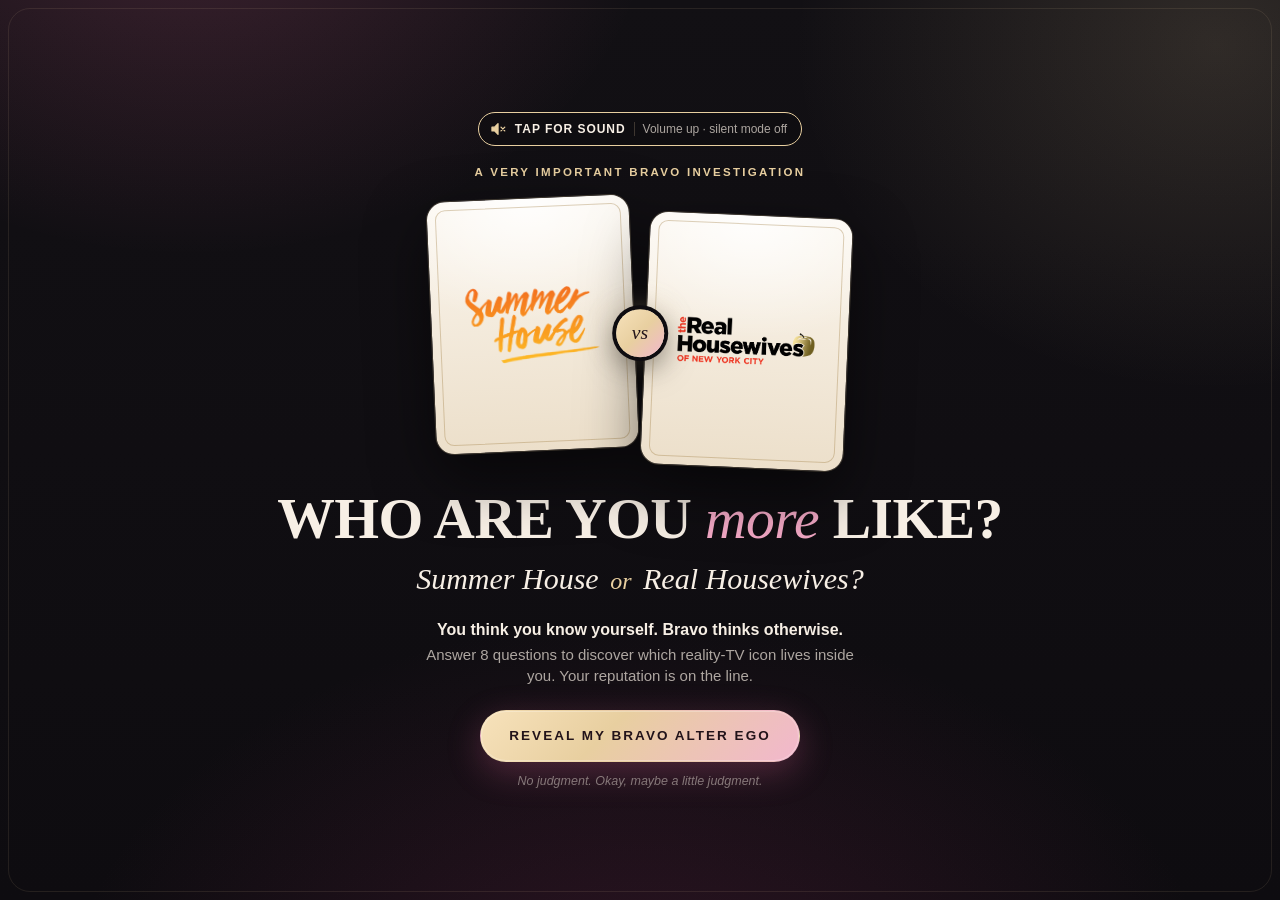
==== commit 820d9798: "Quiz: 'See video analysis' goes straight from the result to the Cameos Renames the result button and" ====
--- a/index.html
+++ b/index.html
@@ -72,17 +72,6 @@
   <!-- 3. Results (filled in by app.js) -->
   <section id="result" class="screen reveal" aria-labelledby="resultTitle" hidden></section>
 
-  <!-- 3b. Teaser for the Cameos -->
-  <section id="verdict" class="screen" aria-labelledby="verdictTitle" hidden>
-    <div class="teaser">
-      <p class="eyebrow">Your verdict is in</p>
-      <h2 id="verdictTitle" tabindex="-1">Hear it from the professionals.</h2>
-      <p>Your Bravo alter ego has been identified. But we thought you deserved a second opinion.</p>
-      <button id="revealCameosBtn" class="btn btn--primary" type="button">Reveal your Cameo surprises</button>
-    </div>
-    <button id="verdictBackBtn" class="link-btn" type="button">← Back to my results</button>
-  </section>
-
   <!-- 4. Cameo finale (filled in by app.js) -->
   <section id="cameos" class="screen" aria-labelledby="cameosTitle" hidden></section>
 
--- a/quiz.css
+++ b/quiz.css
@@ -451,20 +451,6 @@
 .diagnosis strong { color: var(--champagne); font-weight: 700; }
 #result .btn { margin-top: clamp(12px, 2.2svh, 26px); }
 
-/* ---------- Verdict teaser ---------- */
-.teaser {
-  width: 100%; padding: clamp(28px, 6svh, 56px) 22px clamp(24px, 5svh, 44px);
-  border-radius: 24px; position: relative; overflow: hidden;
-  background:
-    radial-gradient(120% 90% at 50% 0%, rgba(226, 103, 154, 0.18), transparent 60%),
-    linear-gradient(180deg, rgba(255, 248, 240, 0.06), rgba(255, 248, 240, 0.02));
-  border: 1px solid var(--line-strong);
-  box-shadow: 0 0 60px rgba(232, 207, 160, 0.08);
-}
-.teaser h2 { margin: 0; font-family: var(--serif); font-weight: 700; font-size: clamp(32px, min(9.4vw, 6svh), 56px); line-height: 1.02; text-transform: uppercase; text-wrap: balance; }
-.teaser p:not(.eyebrow) { margin: 16px auto 0; max-width: 26em; color: var(--muted); font-size: 16px; }
-.teaser .btn { margin-top: 26px; }
-
 /* ---------- Cameo finale ---------- */
 #cameos { justify-content: flex-start; }
 .cameos__head { flex: none; }
